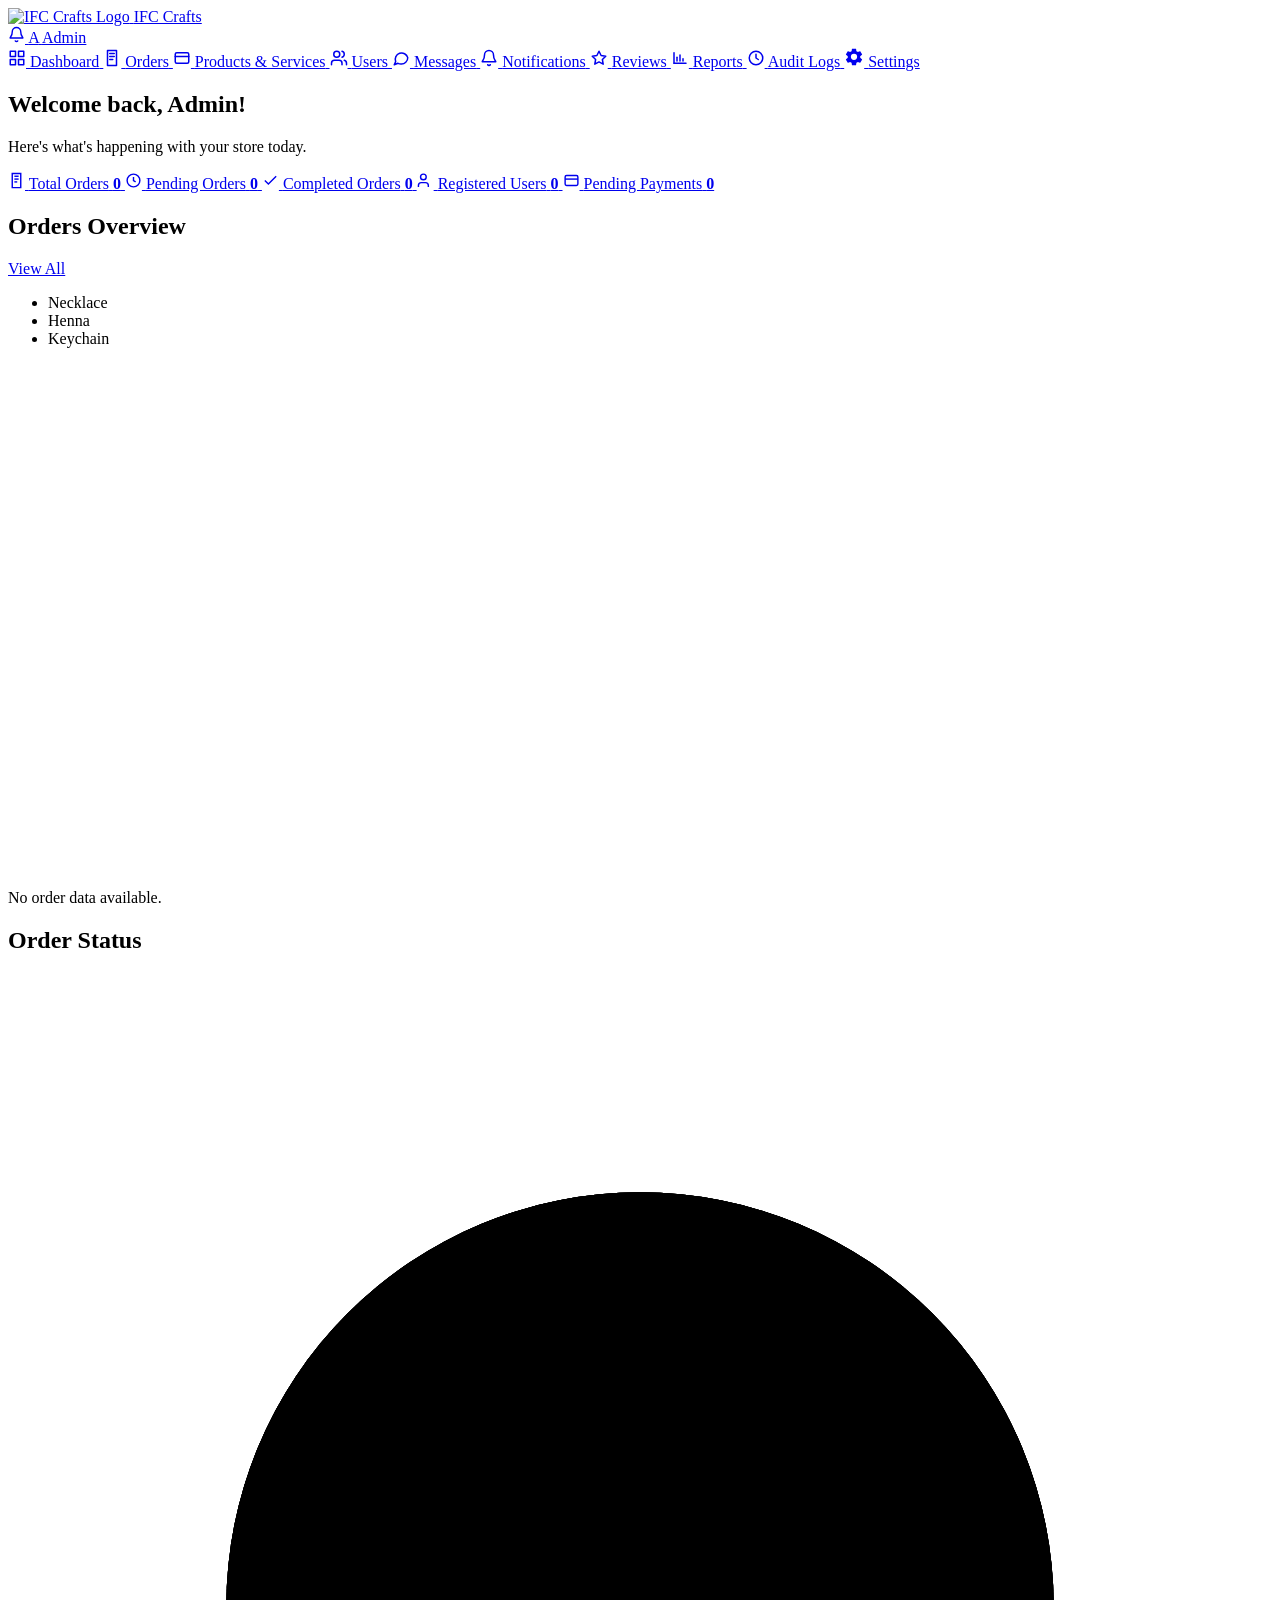
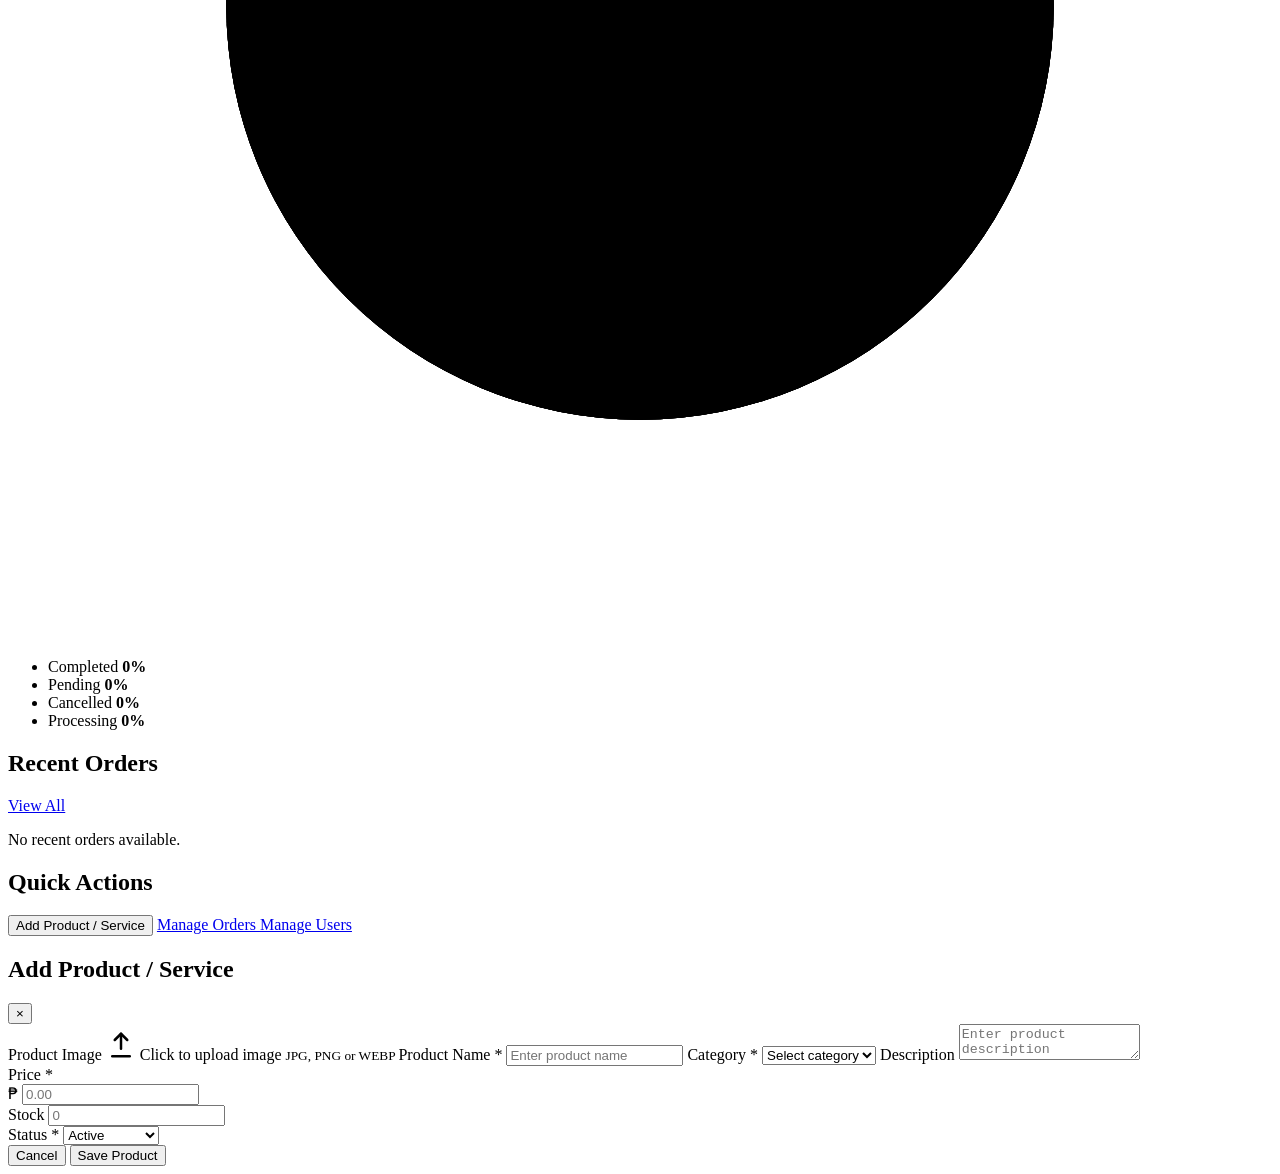
==== index.html @ 15269377 "Add files via upload" ====
<!DOCTYPE html>
<html lang="en">
<head>
    <meta charset="UTF-8">
    <meta name="viewport" content="width=device-width, initial-scale=1.0">

    <title>IFC Crafts — Dashboard</title>

    <!-- Fonts -->
    <link rel="preconnect" href="https://fonts.googleapis.com">
    <link rel="preconnect" href="https://fonts.gstatic.com" crossorigin>

    <link href="https://fonts.googleapis.com/css2?family=Inter:wght@400;500;600;700;800&family=The+Seasons:wght@400;700&display=swap" rel="stylesheet">

    <!-- Dashboard CSS -->
    <link rel="stylesheet" href="styles/dashboard.css">
</head>

<body>

<!-- =====================================================
     TOP BAR
===================================================== -->

<header class="topbar">

    <a href="dashboard.html" class="brand">
        <span class="brand-mark">
            <img
                src="images/ifc_crafts.jpg"
                alt="IFC Crafts Logo"
                class="nav-logo"
            >
        </span>

        <span class="brand-name">IFC Crafts</span>
    </a>

    <div class="topbar-actions">

        <a
            href="notifications.html"
            class="icon-btn"
            aria-label="Notifications"
        >
            <svg
                width="17"
                height="17"
                viewBox="0 0 24 24"
                fill="none"
                stroke="currentColor"
                stroke-width="2"
                stroke-linecap="round"
                stroke-linejoin="round"
            >
                <path d="M18 8a6 6 0 0 0-12 0c0 7-3 7-3 9h18c0-2-3-2-3-9"></path>
                <path d="M13.73 21a2 2 0 0 1-3.46 0"></path>
            </svg>

            <span class="icon-dot" id="notificationDot"></span>
        </a>

        <a href="settings.html" class="profile-chip">
            <span class="avatar">A</span>
            <span class="profile-name" id="adminName">Admin</span>
        </a>

    </div>

</header>


<!-- =====================================================
     MAIN SHELL
===================================================== -->

<div class="shell">

    <!-- =================================================
         SIDEBAR
    ================================================== -->

    <aside class="sidebar">

        <nav class="sidenav" aria-label="Sidebar navigation">

            <a href="dashboard.html" class="sidenav-link active">
                <svg
                    width="18"
                    height="18"
                    viewBox="0 0 24 24"
                    fill="none"
                    stroke="currentColor"
                    stroke-width="2"
                    stroke-linecap="round"
                    stroke-linejoin="round"
                >
                    <rect x="3" y="3" width="7" height="7"></rect>
                    <rect x="14" y="3" width="7" height="7"></rect>
                    <rect x="3" y="14" width="7" height="7"></rect>
                    <rect x="14" y="14" width="7" height="7"></rect>
                </svg>

                <span>Dashboard</span>
            </a>


            <a href="orders.html" class="sidenav-link">

                <svg
                    width="18"
                    height="18"
                    viewBox="0 0 24 24"
                    fill="none"
                    stroke="currentColor"
                    stroke-width="2"
                    stroke-linecap="round"
                    stroke-linejoin="round"
                >
                    <path d="M6 2h12v20H6z"></path>
                    <path d="M9 6h6"></path>
                    <path d="M9 10h6"></path>
                    <path d="M9 14h4"></path>
                </svg>

                <span>Orders</span>
            </a>


            <a href="products_services.html" class="sidenav-link">

                <svg
                    width="18"
                    height="18"
                    viewBox="0 0 24 24"
                    fill="none"
                    stroke="currentColor"
                    stroke-width="2"
                    stroke-linecap="round"
                    stroke-linejoin="round"
                >
                    <rect x="3" y="5" width="18" height="14" rx="2"></rect>
                    <path d="M3 10h18"></path>
                </svg>

                

                <span>Products & Services</span>
            </a>


            <a href="products_services.html" class="sidenav-link">

                <svg
                    width="18"
                    height="18"
                    viewBox="0 0 24 24"
                    fill="none"
                    stroke="currentColor"
                    stroke-width="2"
                    stroke-linecap="round"
                    stroke-linejoin="round"
                >
                    <path d="M16 21v-2a4 4 0 0 0-4-4H6a4 4 0 0 0-4 4v2"></path>
                    <circle cx="9" cy="7" r="4"></circle>
                    <path d="M22 21v-2a4 4 0 0 0-3-3.87"></path>
                    <path d="M16 3.13a4 4 0 0 1 0 7.75"></path>
                </svg>

                <span>Users</span>
            </a>


            <a href="messages.html" class="sidenav-link">

                <svg
                    width="18"
                    height="18"
                    viewBox="0 0 24 24"
                    fill="none"
                    stroke="currentColor"
                    stroke-width="2"
                    stroke-linecap="round"
                    stroke-linejoin="round"
                >
                    <path d="M21 11.5a8.38 8.38 0 0 1-9 8.5 9.5 9.5 0 0 1-4-.9L3 21l1.9-4.1A8.5 8.5 0 1 1 21 11.5z"></path>
                </svg>

                <span>Messages</span>
            </a>


            <a href="notifications.html" class="sidenav-link">

                <svg
                    width="18"
                    height="18"
                    viewBox="0 0 24 24"
                    fill="none"
                    stroke="currentColor"
                    stroke-width="2"
                    stroke-linecap="round"
                    stroke-linejoin="round"
                >
                    <path d="M18 8a6 6 0 0 0-12 0c0 7-3 7-3 9h18c0-2-3-2-3-9"></path>
                    <path d="M13.73 21a2 2 0 0 1-3.46 0"></path>
                </svg>

                <span>Notifications</span>
            </a>


            <a href="reviews.html" class="sidenav-link">

                <svg
                    width="18"
                    height="18"
                    viewBox="0 0 24 24"
                    fill="none"
                    stroke="currentColor"
                    stroke-width="2"
                    stroke-linecap="round"
                    stroke-linejoin="round"
                >
                    <path d="M12 3l2.8 5.7 6.2.9-4.5 4.4 1.1 6.2-5.6-3-5.6 3 1.1-6.2L3 9.6l6.2-.9L12 3z"></path>
                </svg>

                <span>Reviews</span>
            </a>


            <a href="reports.html" class="sidenav-link">

                <svg
                    width="18"
                    height="18"
                    viewBox="0 0 24 24"
                    fill="none"
                    stroke="currentColor"
                    stroke-width="2"
                    stroke-linecap="round"
                    stroke-linejoin="round"
                >
                    <path d="M4 19V5"></path>
                    <path d="M4 19h16"></path>
                    <path d="M8 16v-5"></path>
                    <path d="M12 16V8"></path>
                    <path d="M16 16v-3"></path>
                </svg>

                <span>Reports</span>
            </a>


            <a href="audit_logs.html" class="sidenav-link">

                <svg
                    width="18"
                    height="18"
                    viewBox="0 0 24 24"
                    fill="none"
                    stroke="currentColor"
                    stroke-width="2"
                    stroke-linecap="round"
                    stroke-linejoin="round"
                >
                    <circle cx="12" cy="12" r="9"></circle>
                    <path d="M12 7v5l3 2"></path>
                </svg>

                <span>Audit Logs</span>
            </a>

        <!-- Settings -->
        <a href="settings.html" class="sidenav-link">
          <svg width="20" height="20" viewBox="0 0 24 24" fill="currentColor">
            <path d="M19.43 12.98c.04-.32.07-.65.07-.98s-.02-.66-.07-.98l2.11-1.65c.19-.15.24-.42.12-.64l-2-3.46c-.12-.22-.37-.31-.6-.22l-2.49 1c-.52-.4-1.08-.73-1.69-.98L14.5 2.42C14.47 2.18 14.25 2 14 2h-4c-.25 0-.46.18-.5.42L9.12 5.07c-.61.25-1.17.59-1.69.98l-2.49-1c-.23-.08-.48 0-.6.22l-2 3.46c-.13.22-.07.49.12.64l2.11 1.65c-.04.32-.08.65-.08.98s.03.66.08.98l-2.11 1.65c-.19.15-.24.42-.12.64l2 3.46c.12.22.37.31.6.22l2.49-1c.52.4 1.08.73 1.69.98l.38 2.65c.04.24.25.42.5.42h4c.25 0 .46-.18.5-.42l.38-2.65c.61-.25 1.17-.58 1.69-.98l2.49 1c.23.08.48 0 .6-.22l2-3.46c.12-.22.07-.49-.12-.64l-2.11-1.65ZM12 15.5A3.5 3.5 0 1 1 12 8a3.5 3.5 0 0 1 0 7.5Z"/>
          </svg>
          <span>Settings</span>
        </a>
       </nav>

    </aside>


    <!-- =================================================
         MAIN CONTENT
    ================================================== -->

    <main class="main">

        <!-- Greeting -->

        <section class="greeting-card">

            <h1>
                Welcome back, <span id="greetingName">Admin</span>!
            </h1>

            <p>
                Here's what's happening with your store today.
            </p>

        </section>


        <!-- =================================================
             STATISTICS
        ================================================== -->

        <section class="stat-grid">

            <a href="orders.html?filter=all" class="stat-card">

                <span class="stat-icon">
                    <svg
                        width="17"
                        height="17"
                        viewBox="0 0 24 24"
                        fill="none"
                        stroke="currentColor"
                        stroke-width="2"
                    >
                        <path d="M6 2h12v20H6z"></path>
                        <path d="M9 6h6"></path>
                        <path d="M9 10h6"></path>
                        <path d="M9 14h4"></path>
                    </svg>
                </span>

                <span class="stat-label">Total Orders</span>

                <strong
                    class="stat-value"
                    id="totalOrders"
                >—</strong>

            </a>


            <a href="orders.html?filter=pending" class="stat-card">

                <span class="stat-icon">
                    <svg
                        width="17"
                        height="17"
                        viewBox="0 0 24 24"
                        fill="none"
                        stroke="currentColor"
                        stroke-width="2"
                    >
                        <circle cx="12" cy="12" r="9"></circle>
                        <path d="M12 7v5l3 2"></path>
                    </svg>
                </span>

                <span class="stat-label">Pending Orders</span>

                <strong
                    class="stat-value"
                    id="pendingOrders"
                >—</strong>

            </a>


            <a href="orders.html?filter=completed" class="stat-card">

                <span class="stat-icon">
                    <svg
                        width="17"
                        height="17"
                        viewBox="0 0 24 24"
                        fill="none"
                        stroke="currentColor"
                        stroke-width="2"
                    >
                        <path d="M20 6L9 17l-5-5"></path>
                    </svg>
                </span>

                <span class="stat-label">Completed Orders</span>

                <strong
                    class="stat-value"
                    id="completedOrders"
                >—</strong>

            </a>


            <a href="users.html" class="stat-card">

                <span class="stat-icon">
                    <svg
                        width="17"
                        height="17"
                        viewBox="0 0 24 24"
                        fill="none"
                        stroke="currentColor"
                        stroke-width="2"
                    >
                        <path d="M16 21v-2a4 4 0 0 0-4-4H6a4 4 0 0 0-4 4v2"></path>
                        <circle cx="9" cy="7" r="4"></circle>
                    </svg>
                </span>

                <span class="stat-label">Registered Users</span>

                <strong
                    class="stat-value"
                    id="registeredUsers"
                >—</strong>

            </a>


            <a href="transactions.html?filter=pending" class="stat-card">

                <span class="stat-icon">
                    <svg
                        width="17"
                        height="17"
                        viewBox="0 0 24 24"
                        fill="none"
                        stroke="currentColor"
                        stroke-width="2"
                    >
                        <rect x="3" y="5" width="18" height="14" rx="2"></rect>
                        <path d="M3 10h18"></path>
                    </svg>
                </span>

                <span class="stat-label">Pending Payments</span>

                <strong
                    class="stat-value"
                    id="pendingPayments"
                >—</strong>

            </a>

        </section>


        <!-- =================================================
             CONTENT GRID
        ================================================== -->

        <section class="content-grid">


            <!-- =================================================
                 ORDERS OVERVIEW
            ================================================== -->

            <section class="panel chart-panel">

                <div class="panel-head">

                    <h2>Orders Overview</h2>

                    <a
                        href="orders.html"
                        class="view-all"
                    >
                        View All
                    </a>

                </div>


                <ul class="legend">

                    <li>
                        <i style="--dot: #6f3c52;"></i>
                        <span>Necklace</span>
                    </li>

                    <li>
                        <i style="--dot: #a6a6a6;"></i>
                        <span>Henna</span>
                    </li>

                    <li>
                        <i style="--dot: #1c1c1c;"></i>
                        <span>Keychain</span>
                    </li>

                </ul>


                <div
                    class="chart-box"
                    id="ordersChartContainer"
                >

                    <svg
                        class="orders-svg"
                        id="ordersChart"
                        viewBox="0 0 800 330"
                        preserveAspectRatio="none"
                        role="img"
                        aria-label="Orders overview chart"
                    >

                        <!-- Grid -->
                        <g id="ordersChartGrid"></g>

                        <!-- Labels -->
                        <g id="ordersChartLabels"></g>

                        <!-- Areas -->
                        <path
                            id="necklaceArea"
                            class="area-necklace"
                            d=""
                        ></path>

                        <path
                            id="hennaArea"
                            class="area-henna"
                            d=""
                        ></path>

                        <path
                            id="keychainArea"
                            class="area-keychain"
                            d=""
                        ></path>

                        <!-- Lines -->
                        <path
                            id="necklaceLine"
                            class="line-necklace"
                            d=""
                        ></path>

                        <path
                            id="hennaLine"
                            class="line-henna"
                            d=""
                        ></path>

                        <path
                            id="keychainLine"
                            class="line-keychain"
                            d=""
                        ></path>

                        <!-- Points -->
                        <g id="necklacePoints"></g>
                        <g id="hennaPoints"></g>
                        <g id="keychainPoints"></g>

                    </svg>

                    <div
                        class="chart-empty"
                        id="ordersChartEmpty"
                        hidden
                    >
                        No order data available.
                    </div>

                </div>

            </section>


            <!-- =================================================
                 ORDER STATUS
            ================================================== -->

            <section class="panel status-panel">

                <div class="panel-head">

                    <h2>Order Status</h2>

                </div>


                <div class="status-chart-layout">


                    <!-- Donut -->

                    <div class="donut-box">

                        <svg
                            class="status-svg"
                            viewBox="0 0 220 220"
                            role="img"
                            aria-label="Order status chart"
                        >

                            <circle
                                class="donut-background"
                                cx="110"
                                cy="110"
                                r="72"
                            ></circle>


                            <circle
                                id="donutCompleted"
                                class="donut-completed"
                                cx="110"
                                cy="110"
                                r="72"
                            ></circle>


                            <circle
                                id="donutPending"
                                class="donut-pending"
                                cx="110"
                                cy="110"
                                r="72"
                            ></circle>


                            <circle
                                id="donutCancelled"
                                class="donut-cancelled"
                                cx="110"
                                cy="110"
                                r="72"
                            ></circle>


                            <circle
                                id="donutProcessing"
                                class="donut-processing"
                                cx="110"
                                cy="110"
                                r="72"
                            ></circle>


                            <text
                                id="statusTotal"
                                class="donut-number"
                                x="110"
                                y="106"
                                text-anchor="middle"
                            >—</text>

                            <text
                                class="donut-text"
                                x="110"
                                y="126"
                                text-anchor="middle"
                            >
                                Orders
                            </text>

                        </svg>

                    </div>


                    <!-- Status Legend -->

                    <ul class="status-legend">

                        <li>

                            <span class="legend-left">

                                <i style="--dot: #6f3c52;"></i>

                                <span>Completed</span>

                            </span>

                            <b id="completedPercentage">—</b>

                        </li>


                        <li>

                            <span class="legend-left">

                                <i style="--dot: #a6a6a6;"></i>

                                <span>Pending</span>

                            </span>

                            <b id="pendingPercentage">—</b>

                        </li>


                        <li>

                            <span class="legend-left">

                                <i style="--dot: #595959;"></i>

                                <span>Cancelled</span>

                            </span>

                            <b id="cancelledPercentage">—</b>

                        </li>


                        <li>

                            <span class="legend-left">

                                <i style="--dot: #e9e9e9;"></i>

                                <span>Processing</span>

                            </span>

                            <b id="processingPercentage">—</b>

                        </li>

                    </ul>

                </div>

            </section>


            <!-- =================================================
                 RECENT ORDERS
            ================================================== -->

            <section class="panel orders-panel">

                <div class="panel-head">

                    <h2>Recent Orders</h2>

                    <a
                        href="orders.html"
                        class="view-all"
                    >
                        View All
                    </a>

                </div>


                <ul
                    class="order-list"
                    id="recentOrdersList"
                >
                    <!-- Backend-generated orders will appear here -->
                </ul>


                <div
                    class="orders-empty"
                    id="recentOrdersEmpty"
                    hidden
                >
                    No recent orders available.
                </div>

            </section>


            <!-- =================================================
                 QUICK ACTIONS
            ================================================== -->

            <section class="panel actions-panel">

                <div class="panel-head">

                    <h2>Quick Actions</h2>

                </div>


                <div class="actions-list">

                    <button
                        type="button"
                        class="action-btn"
                        id="openAddProductModalBtn"
                    >
                        Add Product / Service
                    </button>

                    <a
                        href="orders.html"
                        class="action-btn"
                    >
                        Manage Orders
                    </a>


                    <a
                        href="users.html"
                        class="action-btn"
                    >
                        Manage Users
                    </a>

                </div>

            </section>

        </section>

    </main>

</div>


<!-- =====================================================
     ADD PRODUCT MODAL
===================================================== -->

<div
    class="modal-overlay"
    id="addProductModal"
    aria-hidden="true"
>

    <div
        class="modal-card"
        role="dialog"
        aria-modal="true"
        aria-labelledby="addProductTitle"
    >

        <div class="modal-head">

            <h2 id="addProductTitle">
                Add Product / Service
            </h2>

            <button
                type="button"
                class="modal-close"
                id="closeAddProduct"
                aria-label="Close"
            >
                ×
            </button>

        </div>


        <form
            class="product-form"
            id="addProductForm"
        >

            <!-- Product Image -->

            <label class="form-label">
                Product Image
            </label>

            <label
                class="upload-drop"
                for="productImage"
            >

                <svg
                    width="30"
                    height="30"
                    viewBox="0 0 24 24"
                    fill="none"
                    stroke="currentColor"
                    stroke-width="2"
                    stroke-linecap="round"
                    stroke-linejoin="round"
                >
                    <path d="M12 3v12"></path>
                    <path d="M7 8l5-5 5 5"></path>
                    <path d="M5 21h14"></path>
                </svg>

                <span>Click to upload image</span>

                <small>
                    JPG, PNG or WEBP
                </small>

                <input
                    type="file"
                    id="productImage"
                    name="image"
                    accept="image/png,image/jpeg,image/webp"
                    hidden
                >

            </label>


            <!-- Product Name -->

            <label
                class="form-label"
                for="productName"
            >
                Product Name <span class="req">*</span>
            </label>

            <input
                type="text"
                id="productName"
                name="name"
                class="form-input"
                placeholder="Enter product name"
                required
            >


            <!-- Category -->

            <label
                class="form-label"
                for="productCategory"
            >
                Category <span class="req">*</span>
            </label>

            <select
                id="productCategory"
                name="category"
                class="form-input"
                required
            >

                <option value="" selected disabled>
                    Select category
                </option>

                <option value="necklace">
                    Necklace
                </option>

                <option value="bracelet">
                    Bracelet
                </option>

                <option value="henna">
                    Henna Art
                </option>

                <option value="keychain">
                    Keychain
                </option>

                <option value="other">
                    Other
                </option>

            </select>


            <!-- Description -->

            <label
                class="form-label"
                for="productDescription"
            >
                Description
            </label>

            <textarea
                id="productDescription"
                name="description"
                class="form-input form-textarea"
                placeholder="Enter product description"
            ></textarea>


            <!-- Price + Stock -->

            <div class="form-row">

                <div class="form-col">

                    <label
                        class="form-label"
                        for="productPrice"
                    >
                        Price <span class="req">*</span>
                    </label>

                    <div class="price-input">

                        <span class="peso-sign">₱</span>

                        <input
                            type="number"
                            id="productPrice"
                            name="price"
                            class="price-field"
                            placeholder="0.00"
                            min="0"
                            step="0.01"
                            required
                        >

                    </div>

                </div>


                <div class="form-col">

                    <label
                        class="form-label"
                        for="productStock"
                    >
                        Stock
                    </label>

                    <input
                        type="number"
                        id="productStock"
                        name="stock"
                        class="form-input"
                        placeholder="0"
                        min="0"
                    >

                </div>

            </div>


            <!-- Status -->

            <label
                class="form-label"
                for="productStatus"
            >
                Status <span class="req">*</span>
            </label>

            <select
                id="productStatus"
                name="status"
                class="form-input"
                required
            >

                <option value="active">
                    Active
                </option>

                <option value="out_of_stock">
                    Out of Stock
                </option>

            </select>


            <!-- Actions -->

            <div class="form-actions">

                <button
                    type="button"
                    class="form-btn cancel"
                    id="cancelAddProduct"
                >
                    Cancel
                </button>

                <button
                    type="submit"
                    class="form-btn save"
                >
                    Save Product
                </button>

            </div>

        </form>

    </div>

</div>


<!-- =====================================================
     DASHBOARD SCRIPT
===================================================== -->

<script>

const API_BASE_URL = "/api";


// =====================================================
// HELPERS
// =====================================================

function formatNumber(value) {

    const number = Number(value);

    if (!Number.isFinite(number)) {
        return "0";
    }

    return number.toLocaleString();

}


function escapeHtml(value) {

    const div = document.createElement("div");

    div.textContent = value ?? "";

    return div.innerHTML;

}


// =====================================================
// DASHBOARD DATA
// =====================================================

async function loadDashboard() {

    try {

        const response = await fetch(
            `${API_BASE_URL}/dashboard`,
            {
                method: "GET",
                credentials: "include",
                headers: {
                    "Accept": "application/json"
                }
            }
        );


        if (!response.ok) {
            throw new Error("Failed to load dashboard data.");
        }


        const data = await response.json();

        renderDashboard(data);

    } catch (error) {

        console.error("Dashboard error:", error);

        renderDashboard({
            totalOrders: 0,
            pendingOrders: 0,
            completedOrders: 0,
            registeredUsers: 0,
            pendingPayments: 0,

            orderStatus: {
                completed: 0,
                pending: 0,
                cancelled: 0,
                processing: 0
            },

            ordersOverview: {
                labels: [],
                necklace: [],
                henna: [],
                keychain: []
            },

            recentOrders: []
        });

    }

}


// =====================================================
// RENDER DASHBOARD
// =====================================================

function renderDashboard(data) {

    document.getElementById("totalOrders").textContent =
        formatNumber(data.totalOrders);

    document.getElementById("pendingOrders").textContent =
        formatNumber(data.pendingOrders);

    document.getElementById("completedOrders").textContent =
        formatNumber(data.completedOrders);

    document.getElementById("registeredUsers").textContent =
        formatNumber(data.registeredUsers);

    document.getElementById("pendingPayments").textContent =
        formatNumber(data.pendingPayments);


    renderStatusChart(
        data.orderStatus || {}
    );


    renderOrdersChart(
        data.ordersOverview || {}
    );


    renderRecentOrders(
        data.recentOrders || []
    );

}


// =====================================================
// ORDERS OVERVIEW SVG CHART
// =====================================================

function renderOrdersChart(chartData) {

    const labels = Array.isArray(chartData.labels)
        ? chartData.labels
        : [];

    const necklace = Array.isArray(chartData.necklace)
        ? chartData.necklace
        : [];

    const henna = Array.isArray(chartData.henna)
        ? chartData.henna
        : [];

    const keychain = Array.isArray(chartData.keychain)
        ? chartData.keychain
        : [];


    const emptyState =
        document.getElementById("ordersChartEmpty");

    if (!labels.length) {

        emptyState.hidden = false;

        document.getElementById("ordersChartGrid").innerHTML = "";
        document.getElementById("ordersChartLabels").innerHTML = "";

        document.getElementById("necklaceArea").setAttribute("d", "");
        document.getElementById("hennaArea").setAttribute("d", "");
        document.getElementById("keychainArea").setAttribute("d", "");

        document.getElementById("necklaceLine").setAttribute("d", "");
        document.getElementById("hennaLine").setAttribute("d", "");
        document.getElementById("keychainLine").setAttribute("d", "");

        document.getElementById("necklacePoints").innerHTML = "";
        document.getElementById("hennaPoints").innerHTML = "";
        document.getElementById("keychainPoints").innerHTML = "";

        return;
    }


    emptyState.hidden = true;


    const width = 800;
    const height = 330;

    const padding = {
        top: 20,
        right: 20,
        bottom: 40,
        left: 45
    };


    const chartWidth =
        width - padding.left - padding.right;

    const chartHeight =
        height - padding.top - padding.bottom;


    const allValues = [
        ...necklace,
        ...henna,
        ...keychain
    ]
        .map(Number)
        .filter(Number.isFinite);


    const maxValue =
        Math.max(...allValues, 1);


    const yMax =
        Math.ceil(maxValue / 10) * 10 || 10;


    const xStep =
        labels.length > 1
            ? chartWidth / (labels.length - 1)
            : chartWidth;


    function getX(index) {

        if (labels.length === 1) {
            return padding.left + chartWidth / 2;
        }

        return padding.left + index * xStep;

    }


    function getY(value) {

        const numericValue =
            Number(value) || 0;

        return (
            padding.top +
            chartHeight -
            (numericValue / yMax) * chartHeight
        );

    }


    function createPoints(values) {

        return values.map((value, index) => {

            return {
                x: getX(index),
                y: getY(value)
            };

        });

    }


    function createLinePath(points) {

        if (!points.length) {
            return "";
        }

        return points
            .map((point, index) => {

                return `${index === 0 ? "M" : "L"} ${point.x} ${point.y}`;

            })
            .join(" ");

    }


    function createAreaPath(points) {

        if (!points.length) {
            return "";
        }


        const linePath =
            createLinePath(points);


        const firstX =
            points[0].x;

        const lastX =
            points[points.length - 1].x;


        const bottomY =
            padding.top + chartHeight;


        return `
            ${linePath}
            L ${lastX} ${bottomY}
            L ${firstX} ${bottomY}
            Z
        `;

    }


    const necklacePoints =
        createPoints(necklace);

    const hennaPoints =
        createPoints(henna);

    const keychainPoints =
        createPoints(keychain);


    // -----------------------------------------------
    // GRID
    // -----------------------------------------------

    const gridContainer =
        document.getElementById("ordersChartGrid");

    gridContainer.innerHTML = "";


    const gridCount = 5;


    for (let i = 0; i <= gridCount; i++) {

        const y =
            padding.top +
            (chartHeight / gridCount) * i;


        const value =
            Math.round(
                yMax -
                (yMax / gridCount) * i
            );


        gridContainer.insertAdjacentHTML(
            "beforeend",
            `
                <line
                    class="chart-grid"
                    x1="${padding.left}"
                    y1="${y}"
                    x2="${width - padding.right}"
                    y2="${y}"
                ></line>

                <text
                    class="chart-label"
                    x="${padding.left - 10}"
                    y="${y + 4}"
                    text-anchor="end"
                >
                    ${value}
                </text>
            `
        );

    }


    // -----------------------------------------------
    // X AXIS LABELS
    // -----------------------------------------------

    const labelsContainer =
        document.getElementById("ordersChartLabels");

    labelsContainer.innerHTML = "";


    labels.forEach((label, index) => {

        labelsContainer.insertAdjacentHTML(
            "beforeend",
            `
                <text
                    class="chart-label"
                    x="${getX(index)}"
                    y="${height - 10}"
                    text-anchor="middle"
                >
                    ${escapeHtml(label)}
                </text>
            `
        );

    });


    // -----------------------------------------------
    // AREAS
    // -----------------------------------------------

    document
        .getElementById("necklaceArea")
        .setAttribute(
            "d",
            createAreaPath(necklacePoints)
        );


    document
        .getElementById("hennaArea")
        .setAttribute(
            "d",
            createAreaPath(hennaPoints)
        );


    document
        .getElementById("keychainArea")
        .setAttribute(
            "d",
            createAreaPath(keychainPoints)
        );


    // -----------------------------------------------
    // LINES
    // -----------------------------------------------

    document
        .getElementById("necklaceLine")
        .setAttribute(
            "d",
            createLinePath(necklacePoints)
        );


    document
        .getElementById("hennaLine")
        .setAttribute(
            "d",
            createLinePath(hennaPoints)
        );


    document
        .getElementById("keychainLine")
        .setAttribute(
            "d",
            createLinePath(keychainPoints)
        );


    // -----------------------------------------------
    // POINTS
    // -----------------------------------------------

    renderChartPoints(
        "necklacePoints",
        necklacePoints,
        "point-necklace"
    );

    renderChartPoints(
        "hennaPoints",
        hennaPoints,
        "point-henna"
    );

    renderChartPoints(
        "keychainPoints",
        keychainPoints,
        "point-keychain"
    );

}


// =====================================================
// CHART POINTS
// =====================================================

function renderChartPoints(
    containerId,
    points,
    className
) {

    const container =
        document.getElementById(containerId);


    container.innerHTML = "";


    points.forEach(point => {

        container.insertAdjacentHTML(
            "beforeend",
            `
                <circle
                    class="${className}"
                    cx="${point.x}"
                    cy="${point.y}"
                    r="3.5"
                ></circle>
            `
        );

    });

}


// =====================================================
// ORDER STATUS DONUT
// =====================================================

function renderStatusChart(status) {

    const completed =
        Number(status.completed) || 0;

    const pending =
        Number(status.pending) || 0;

    const cancelled =
        Number(status.cancelled) || 0;

    const processing =
        Number(status.processing) || 0;


    const total =
        completed +
        pending +
        cancelled +
        processing;


    document.getElementById("statusTotal").textContent =
        formatNumber(total);


    if (total === 0) {

        document.getElementById("completedPercentage").textContent = "0%";
        document.getElementById("pendingPercentage").textContent = "0%";
        document.getElementById("cancelledPercentage").textContent = "0%";
        document.getElementById("processingPercentage").textContent = "0%";

        resetDonut();

        return;
    }


    const completedPercent =
        (completed / total) * 100;

    const pendingPercent =
        (pending / total) * 100;

    const cancelledPercent =
        (cancelled / total) * 100;

    const processingPercent =
        (processing / total) * 100;


    document.getElementById("completedPercentage").textContent =
        `${completedPercent.toFixed(0)}%`;

    document.getElementById("pendingPercentage").textContent =
        `${pendingPercent.toFixed(0)}%`;

    document.getElementById("cancelledPercentage").textContent =
        `${cancelledPercent.toFixed(0)}%`;

    document.getElementById("processingPercentage").textContent =
        `${processingPercent.toFixed(0)}%`;


    const radius = 72;

    const circumference =
        2 * Math.PI * radius;


    const completedLength =
        circumference * (completed / total);

    const pendingLength =
        circumference * (pending / total);

    const cancelledLength =
        circumference * (cancelled / total);

    const processingLength =
        circumference * (processing / total);


    const completedCircle =
        document.getElementById("donutCompleted");

    const pendingCircle =
        document.getElementById("donutPending");

    const cancelledCircle =
        document.getElementById("donutCancelled");

    const processingCircle =
        document.getElementById("donutProcessing");


    completedCircle.style.strokeDasharray =
        `${completedLength} ${circumference}`;

    completedCircle.style.strokeDashoffset = "0";


    pendingCircle.style.strokeDasharray =
        `${pendingLength} ${circumference}`;

    pendingCircle.style.strokeDashoffset =
        `-${completedLength}`;


    cancelledCircle.style.strokeDasharray =
        `${cancelledLength} ${circumference}`;

    cancelledCircle.style.strokeDashoffset =
        `-${completedLength + pendingLength}`;


    processingCircle.style.strokeDasharray =
        `${processingLength} ${circumference}`;

    processingCircle.style.strokeDashoffset =
        `-${completedLength + pendingLength + cancelledLength}`;

}


// =====================================================
// RESET DONUT
// =====================================================

function resetDonut() {

    const circumference =
        2 * Math.PI * 72;


    [
        "donutCompleted",
        "donutPending",
        "donutCancelled",
        "donutProcessing"
    ].forEach(id => {

        const element =
            document.getElementById(id);

        element.style.strokeDasharray =
            `0 ${circumference}`;

        element.style.strokeDashoffset =
            "0";

    });

}


// =====================================================
// RECENT ORDERS
// =====================================================

function renderRecentOrders(orders) {

    const list =
        document.getElementById("recentOrdersList");

    const empty =
        document.getElementById("recentOrdersEmpty");


    list.innerHTML = "";


    if (!Array.isArray(orders) || !orders.length) {

        empty.hidden = false;

        return;
    }


    empty.hidden = true;


    orders.forEach(order => {

        const orderId =
            order.id ?? "";

        const product =
            order.product ?? "Order";

        const date =
            order.date ?? "—";

        const status =
            order.status ?? "Pending";


        const statusClass =
            getStatusClass(status);


        const li =
            document.createElement("li");

        li.className = "order-row";


        li.innerHTML = `

            <span class="order-thumb">

                <svg
                    width="18"
                    height="18"
                    viewBox="0 0 24 24"
                    fill="none"
                    stroke="currentColor"
                    stroke-width="2"
                >
                    <path d="M6 2h12v20H6z"></path>
                    <path d="M9 6h6"></path>
                    <path d="M9 10h6"></path>
                </svg>

            </span>


            <span class="order-info">

                <b>
                    Order #${escapeHtml(orderId)}
                </b>

                <small>
                    ${escapeHtml(product)} · ${escapeHtml(date)}
                </small>

            </span>


            <span class="status-pill ${statusClass}">
                ${escapeHtml(status)}
            </span>


            <a
                href="orders.html?id=${encodeURIComponent(orderId)}"
                class="view-link"
            >
                View
            </a>

        `;


        list.appendChild(li);

    });

}


// =====================================================
// STATUS CLASS
// =====================================================

function getStatusClass(status) {

    const normalized =
        String(status)
            .toLowerCase()
            .replace(/[\s_-]+/g, "");


    if (normalized === "completed") {
        return "status-completed";
    }


    if (
        normalized === "processing" ||
        normalized === "inprogress"
    ) {
        return "status-progress";
    }


    return "status-progress";

}


// =====================================================
// ADD PRODUCT MODAL
// =====================================================

const addProductModal =
    document.getElementById("addProductModal");

const closeAddProduct =
    document.getElementById("closeAddProduct");

const cancelAddProduct =
    document.getElementById("cancelAddProduct");

const addProductForm =
    document.getElementById("addProductForm");

const openAddProductModalBtn =
    document.getElementById("openAddProductModalBtn");


function openAddProductModal() {

    addProductModal.classList.add("open");

    addProductModal.setAttribute(
        "aria-hidden",
        "false"
    );

    document.body.classList.add("modal-open");

}


function closeAddProductModal() {

    addProductModal.classList.remove("open");

    addProductModal.setAttribute(
        "aria-hidden",
        "true"
    );

    document.body.classList.remove("modal-open");

}


openAddProductModalBtn?.addEventListener(
    "click",
    openAddProductModal
);


closeAddProduct?.addEventListener(
    "click",
    closeAddProductModal
);


cancelAddProduct?.addEventListener(
    "click",
    closeAddProductModal
);


addProductModal?.addEventListener(
    "click",
    event => {

        if (
            event.target === addProductModal
        ) {
            closeAddProductModal();
        }

    }
);


document.addEventListener(
    "keydown",
    event => {

        if (
            event.key === "Escape" &&
            addProductModal.classList.contains("open")
        ) {
            closeAddProductModal();
        }

    }
);


addProductForm?.addEventListener(
    "submit",
    async event => {

        event.preventDefault();

        /*
         * Backend integration:
         *
         * const formData = new FormData(addProductForm);
         *
         * await fetch(
         *     `${API_BASE_URL}/products`,
         *     {
         *         method: "POST",
         *         body: formData,
         *         credentials: "include"
         *     }
         * );
         *
         * Do not add frontend demo data here.
         */

        console.log(
            "Product form ready for backend submission."
        );

    }
);


// =====================================================
// INITIAL LOAD
// =====================================================

loadDashboard();

</script>

</body>
</html>
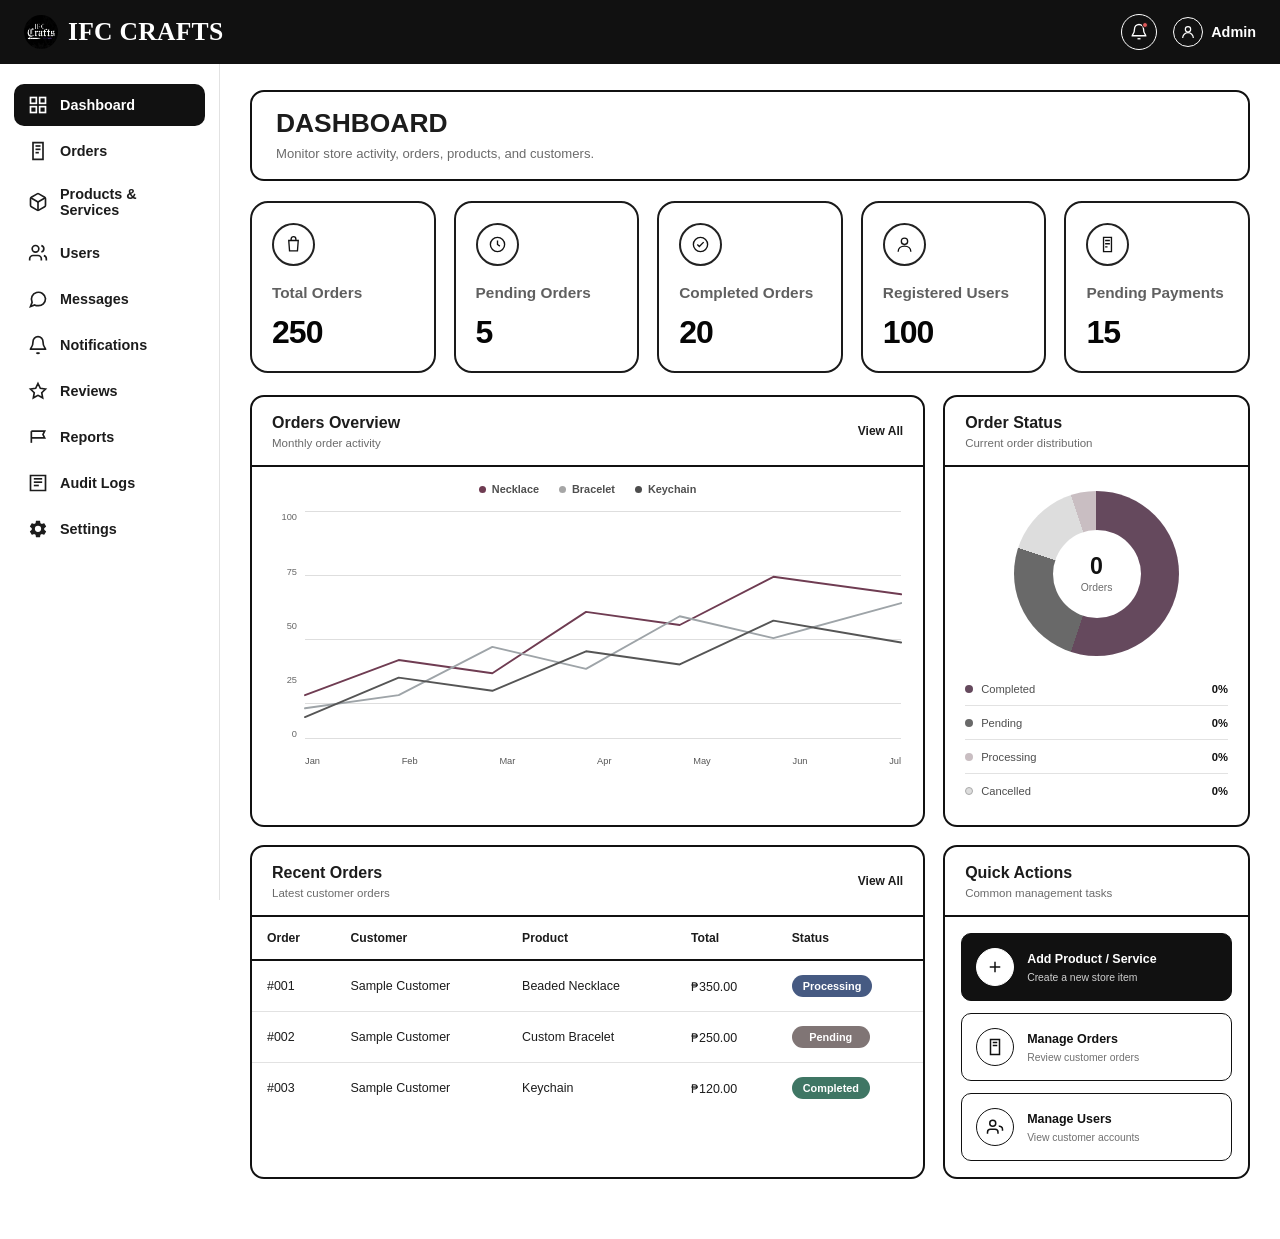
==== commit a3f367ef: "Update index.html" ====
--- a/index.html
+++ b/index.html
@@ -1,2055 +1,1519 @@
 <!DOCTYPE html>
 <html lang="en">
+
 <head>
-    <meta charset="UTF-8">
-    <meta name="viewport" content="width=device-width, initial-scale=1.0">
-
-    <title>IFC Crafts — Dashboard</title>
-
-    <!-- Fonts -->
-    <link rel="preconnect" href="https://fonts.googleapis.com">
-    <link rel="preconnect" href="https://fonts.gstatic.com" crossorigin>
-
-    <link href="https://fonts.googleapis.com/css2?family=Inter:wght@400;500;600;700;800&family=The+Seasons:wght@400;700&display=swap" rel="stylesheet">
-
-    <!-- Dashboard CSS -->
-    <link rel="stylesheet" href="styles/dashboard.css">
+  <meta charset="UTF-8">
+  <meta name="viewport" content="width=device-width, initial-scale=1.0">
+
+  <title>IFC Crafts — Dashboard</title>
+
+  <link rel="preconnect" href="https://fonts.googleapis.com">
+  <link rel="preconnect" href="https://fonts.gstatic.com" crossorigin>
+
+  <link
+    href="https://fonts.googleapis.com/css2?family=Inter:wght@400;500;600;700;800&display=swap"
+    rel="stylesheet"
+  >
+
+  <link rel="stylesheet" href="styles/dashboard.css">
 </head>
 
 <body>
 
-<!-- =====================================================
-     TOP BAR
-===================================================== -->
-
-<header class="topbar">
+  <!-- =====================================================
+       TOPBAR
+  ====================================================== -->
+
+  <header class="topbar">
 
     <a href="dashboard.html" class="brand">
-        <span class="brand-mark">
-            <img
-                src="images/ifc_crafts.jpg"
-                alt="IFC Crafts Logo"
-                class="nav-logo"
-            >
+
+      <div class="brand-mark">
+        <img
+          src="images/ifc_crafts.jpg"
+          alt="IFC Crafts"
+          class="nav-logo"
+        >
+      </div>
+
+      <span class="brand-name">
+        IFC CRAFTS
+      </span>
+
+    </a>
+
+
+    <div class="topbar-actions">
+
+      <a
+        href="notifications.html"
+        class="icon-btn"
+        aria-label="Notifications"
+      >
+
+        <svg
+          viewBox="0 0 24 24"
+          width="18"
+          height="18"
+          fill="none"
+          stroke="currentColor"
+          stroke-width="1.8"
+        >
+          <path d="M18 8a6 6 0 0 0-12 0c0 7-3 7-3 9h18c0-2-3-2-3-9"/>
+          <path d="M10 21h4"/>
+        </svg>
+
+        <span class="icon-dot"></span>
+
+      </a>
+
+
+      <a
+        href="settings.html"
+        class="profile-chip"
+      >
+
+        <span class="avatar">
+
+          <svg
+            viewBox="0 0 24 24"
+            width="16"
+            height="16"
+            fill="none"
+            stroke="currentColor"
+            stroke-width="1.8"
+          >
+            <circle cx="12" cy="8" r="4"/>
+            <path d="M4 21c0-4.4 3.6-8 8-8s8 3.6 8 8"/>
+          </svg>
+
         </span>
 
-        <span class="brand-name">IFC Crafts</span>
-    </a>
-
-    <div class="topbar-actions">
+        <span>Admin</span>
+
+      </a>
+
+    </div>
+
+  </header>
+
+
+  <!-- =====================================================
+       PAGE SHELL
+  ====================================================== -->
+
+  <div class="shell">
+
+
+    <!-- ===================================================
+         SIDEBAR
+    ==================================================== -->
+
+    <aside class="sidebar">
+
+      <nav class="sidenav">
+
+
+        <!-- DASHBOARD -->
 
         <a
-            href="notifications.html"
-            class="icon-btn"
-            aria-label="Notifications"
+          href="dashboard.html"
+          class="sidenav-link active"
         >
-            <svg
-                width="17"
-                height="17"
-                viewBox="0 0 24 24"
-                fill="none"
-                stroke="currentColor"
-                stroke-width="2"
-                stroke-linecap="round"
-                stroke-linejoin="round"
-            >
-                <path d="M18 8a6 6 0 0 0-12 0c0 7-3 7-3 9h18c0-2-3-2-3-9"></path>
-                <path d="M13.73 21a2 2 0 0 1-3.46 0"></path>
-            </svg>
-
-            <span class="icon-dot" id="notificationDot"></span>
+
+          <svg
+            width="20"
+            height="20"
+            viewBox="0 0 24 24"
+            fill="none"
+            stroke="currentColor"
+            stroke-width="2"
+          >
+            <rect x="3" y="3" width="7" height="7"></rect>
+            <rect x="14" y="3" width="7" height="7"></rect>
+            <rect x="3" y="14" width="7" height="7"></rect>
+            <rect x="14" y="14" width="7" height="7"></rect>
+          </svg>
+
+          <span>Dashboard</span>
+
         </a>
 
-        <a href="settings.html" class="profile-chip">
-            <span class="avatar">A</span>
-            <span class="profile-name" id="adminName">Admin</span>
+
+        <!-- ORDERS -->
+
+        <a
+          href="orders.html"
+          class="sidenav-link"
+        >
+
+          <svg
+            width="20"
+            height="20"
+            viewBox="0 0 24 24"
+            fill="none"
+            stroke="currentColor"
+            stroke-width="2"
+          >
+            <path d="M6 2h12v20H6z"></path>
+            <path d="M9 6h6"></path>
+            <path d="M9 10h6"></path>
+            <path d="M9 14h4"></path>
+          </svg>
+
+          <span>Orders</span>
+
         </a>
 
-    </div>
-
-</header>
-
-
-<!-- =====================================================
-     MAIN SHELL
-===================================================== -->
-
-<div class="shell">
-
-    <!-- =================================================
-         SIDEBAR
-    ================================================== -->
-
-    <aside class="sidebar">
-
-        <nav class="sidenav" aria-label="Sidebar navigation">
-
-            <a href="dashboard.html" class="sidenav-link active">
-                <svg
-                    width="18"
-                    height="18"
-                    viewBox="0 0 24 24"
-                    fill="none"
-                    stroke="currentColor"
-                    stroke-width="2"
-                    stroke-linecap="round"
-                    stroke-linejoin="round"
-                >
-                    <rect x="3" y="3" width="7" height="7"></rect>
-                    <rect x="14" y="3" width="7" height="7"></rect>
-                    <rect x="3" y="14" width="7" height="7"></rect>
-                    <rect x="14" y="14" width="7" height="7"></rect>
-                </svg>
-
-                <span>Dashboard</span>
-            </a>
-
-
-            <a href="orders.html" class="sidenav-link">
-
-                <svg
-                    width="18"
-                    height="18"
-                    viewBox="0 0 24 24"
-                    fill="none"
-                    stroke="currentColor"
-                    stroke-width="2"
-                    stroke-linecap="round"
-                    stroke-linejoin="round"
-                >
-                    <path d="M6 2h12v20H6z"></path>
-                    <path d="M9 6h6"></path>
-                    <path d="M9 10h6"></path>
-                    <path d="M9 14h4"></path>
-                </svg>
-
-                <span>Orders</span>
-            </a>
-
-
-            <a href="products_services.html" class="sidenav-link">
-
-                <svg
-                    width="18"
-                    height="18"
-                    viewBox="0 0 24 24"
-                    fill="none"
-                    stroke="currentColor"
-                    stroke-width="2"
-                    stroke-linecap="round"
-                    stroke-linejoin="round"
-                >
-                    <rect x="3" y="5" width="18" height="14" rx="2"></rect>
-                    <path d="M3 10h18"></path>
-                </svg>
-
-                
-
-                <span>Products & Services</span>
-            </a>
-
-
-            <a href="products_services.html" class="sidenav-link">
-
-                <svg
-                    width="18"
-                    height="18"
-                    viewBox="0 0 24 24"
-                    fill="none"
-                    stroke="currentColor"
-                    stroke-width="2"
-                    stroke-linecap="round"
-                    stroke-linejoin="round"
-                >
-                    <path d="M16 21v-2a4 4 0 0 0-4-4H6a4 4 0 0 0-4 4v2"></path>
-                    <circle cx="9" cy="7" r="4"></circle>
-                    <path d="M22 21v-2a4 4 0 0 0-3-3.87"></path>
-                    <path d="M16 3.13a4 4 0 0 1 0 7.75"></path>
-                </svg>
-
-                <span>Users</span>
-            </a>
-
-
-            <a href="messages.html" class="sidenav-link">
-
-                <svg
-                    width="18"
-                    height="18"
-                    viewBox="0 0 24 24"
-                    fill="none"
-                    stroke="currentColor"
-                    stroke-width="2"
-                    stroke-linecap="round"
-                    stroke-linejoin="round"
-                >
-                    <path d="M21 11.5a8.38 8.38 0 0 1-9 8.5 9.5 9.5 0 0 1-4-.9L3 21l1.9-4.1A8.5 8.5 0 1 1 21 11.5z"></path>
-                </svg>
-
-                <span>Messages</span>
-            </a>
-
-
-            <a href="notifications.html" class="sidenav-link">
-
-                <svg
-                    width="18"
-                    height="18"
-                    viewBox="0 0 24 24"
-                    fill="none"
-                    stroke="currentColor"
-                    stroke-width="2"
-                    stroke-linecap="round"
-                    stroke-linejoin="round"
-                >
-                    <path d="M18 8a6 6 0 0 0-12 0c0 7-3 7-3 9h18c0-2-3-2-3-9"></path>
-                    <path d="M13.73 21a2 2 0 0 1-3.46 0"></path>
-                </svg>
-
-                <span>Notifications</span>
-            </a>
-
-
-            <a href="reviews.html" class="sidenav-link">
-
-                <svg
-                    width="18"
-                    height="18"
-                    viewBox="0 0 24 24"
-                    fill="none"
-                    stroke="currentColor"
-                    stroke-width="2"
-                    stroke-linecap="round"
-                    stroke-linejoin="round"
-                >
-                    <path d="M12 3l2.8 5.7 6.2.9-4.5 4.4 1.1 6.2-5.6-3-5.6 3 1.1-6.2L3 9.6l6.2-.9L12 3z"></path>
-                </svg>
-
-                <span>Reviews</span>
-            </a>
-
-
-            <a href="reports.html" class="sidenav-link">
-
-                <svg
-                    width="18"
-                    height="18"
-                    viewBox="0 0 24 24"
-                    fill="none"
-                    stroke="currentColor"
-                    stroke-width="2"
-                    stroke-linecap="round"
-                    stroke-linejoin="round"
-                >
-                    <path d="M4 19V5"></path>
-                    <path d="M4 19h16"></path>
-                    <path d="M8 16v-5"></path>
-                    <path d="M12 16V8"></path>
-                    <path d="M16 16v-3"></path>
-                </svg>
-
-                <span>Reports</span>
-            </a>
-
-
-            <a href="audit_logs.html" class="sidenav-link">
-
-                <svg
-                    width="18"
-                    height="18"
-                    viewBox="0 0 24 24"
-                    fill="none"
-                    stroke="currentColor"
-                    stroke-width="2"
-                    stroke-linecap="round"
-                    stroke-linejoin="round"
-                >
-                    <circle cx="12" cy="12" r="9"></circle>
-                    <path d="M12 7v5l3 2"></path>
-                </svg>
-
-                <span>Audit Logs</span>
-            </a>
-
-        <!-- Settings -->
-        <a href="settings.html" class="sidenav-link">
-          <svg width="20" height="20" viewBox="0 0 24 24" fill="currentColor">
+
+        <!-- PRODUCTS & SERVICES -->
+
+        <a
+          href="products_services.html"
+          class="sidenav-link"
+        >
+
+          <svg
+            width="20"
+            height="20"
+            viewBox="0 0 24 24"
+            fill="none"
+            stroke="currentColor"
+            stroke-width="2"
+          >
+            <path d="M21 8a2 2 0 0 0-1-1.73l-7-4a2 2 0 0 0-2 0l-7 4A2 2 0 0 0 3 8v8a2 2 0 0 0 1 1.73l7 4a2 2 0 0 0 2 0l7-4A2 2 0 0 0 21 16Z"></path>
+            <path d="m3.3 7 8.7 5 8.7-5"></path>
+            <path d="M12 22V12"></path>
+          </svg>
+
+          <span>Products &amp; Services</span>
+
+        </a>
+
+
+        <!-- USERS -->
+
+        <a
+          href="users.html"
+          class="sidenav-link"
+        >
+
+          <svg
+            width="20"
+            height="20"
+            viewBox="0 0 24 24"
+            fill="none"
+            stroke="currentColor"
+            stroke-width="2"
+          >
+            <path d="M16 21v-2a4 4 0 0 0-4-4H6a4 4 0 0 0-4 4v2"></path>
+            <circle cx="9" cy="7" r="4"></circle>
+            <path d="M22 21v-2a4 4 0 0 0-3-3.87"></path>
+            <path d="M16 3.13a4 4 0 0 1 0 7.75"></path>
+          </svg>
+
+          <span>Users</span>
+
+        </a>
+
+
+        <!-- MESSAGES -->
+
+        <a
+          href="messages.html"
+          class="sidenav-link"
+        >
+
+          <svg
+            width="20"
+            height="20"
+            viewBox="0 0 24 24"
+            fill="none"
+            stroke="currentColor"
+            stroke-width="2"
+          >
+            <path d="M21 11.5a8.38 8.38 0 0 1-9 8.5 8.5 8.5 0 0 1-4-.9L3 21l1.9-4.9A8.5 8.5 0 1 1 21 11.5Z"></path>
+            <path d="M8 12h.01"></path>
+            <path d="M12 12h.01"></path>
+            <path d="M16 12h.01"></path>
+          </svg>
+
+          <span>Messages</span>
+
+        </a>
+
+
+        <!-- NOTIFICATIONS -->
+
+        <a
+          href="notifications.html"
+          class="sidenav-link"
+        >
+
+          <svg
+            width="20"
+            height="20"
+            viewBox="0 0 24 24"
+            fill="none"
+            stroke="currentColor"
+            stroke-width="2"
+          >
+            <path d="M18 8a6 6 0 0 0-12 0c0 7-3 7-3 9h18c0-2-3-2-3-9"></path>
+            <path d="M13.73 21a2 2 0 0 1-3.46 0"></path>
+          </svg>
+
+          <span>Notifications</span>
+
+        </a>
+
+
+        <!-- REVIEWS -->
+
+        <a
+          href="reviews.html"
+          class="sidenav-link"
+        >
+
+          <svg
+            width="20"
+            height="20"
+            viewBox="0 0 24 24"
+            fill="none"
+            stroke="currentColor"
+            stroke-width="2"
+          >
+            <path d="m12 3 2.8 5.7 6.2.9-4.5 4.4 1.1 6.2-5.6-3-5.6 3 1.1-6.2L3 9.6l6.2-.9Z"></path>
+          </svg>
+
+          <span>Reviews</span>
+
+        </a>
+
+
+        <!-- REPORTS -->
+
+        <a
+          href="reports.html"
+          class="sidenav-link"
+        >
+
+          <svg
+            width="20"
+            height="20"
+            viewBox="0 0 24 24"
+            fill="none"
+            stroke="currentColor"
+            stroke-width="2"
+          >
+            <path d="M4 19V5"></path>
+            <path d="M4 5h16l-2 4 2 4H4"></path>
+          </svg>
+
+          <span>Reports</span>
+
+        </a>
+
+
+        <!-- AUDIT LOGS -->
+
+        <a
+          href="audit-logs.html"
+          class="sidenav-link"
+        >
+
+          <svg
+            width="20"
+            height="20"
+            viewBox="0 0 24 24"
+            fill="none"
+            stroke="currentColor"
+            stroke-width="2"
+          >
+            <path d="M3 3h18v18H3z"></path>
+            <path d="M7 7h10"></path>
+            <path d="M7 11h10"></path>
+            <path d="M7 15h6"></path>
+          </svg>
+
+          <span>Audit Logs</span>
+
+        </a>
+
+
+        <!-- SETTINGS -->
+
+        <a
+          href="settings.html"
+          class="sidenav-link"
+        >
+
+          <svg
+            width="20"
+            height="20"
+            viewBox="0 0 24 24"
+            fill="currentColor"
+          >
             <path d="M19.43 12.98c.04-.32.07-.65.07-.98s-.02-.66-.07-.98l2.11-1.65c.19-.15.24-.42.12-.64l-2-3.46c-.12-.22-.37-.31-.6-.22l-2.49 1c-.52-.4-1.08-.73-1.69-.98L14.5 2.42C14.47 2.18 14.25 2 14 2h-4c-.25 0-.46.18-.5.42L9.12 5.07c-.61.25-1.17.59-1.69.98l-2.49-1c-.23-.08-.48 0-.6.22l-2 3.46c-.13.22-.07.49.12.64l2.11 1.65c-.04.32-.08.65-.08.98s.03.66.08.98l-2.11 1.65c-.19.15-.24.42-.12.64l2 3.46c.12.22.37.31.6.22l2.49-1c.52.4 1.08.73 1.69.98l.38 2.65c.04.24.25.42.5.42h4c.25 0 .46-.18.5-.42l.38-2.65c.61-.25 1.17-.58 1.69-.98l2.49 1c.23.08.48 0 .6-.22l2-3.46c.12-.22.07-.49-.12-.64l-2.11-1.65ZM12 15.5A3.5 3.5 0 1 1 12 8a3.5 3.5 0 0 1 0 7.5Z"/>
           </svg>
+
           <span>Settings</span>
+
         </a>
-       </nav>
+
+      </nav>
 
     </aside>
 
 
-    <!-- =================================================
-         MAIN CONTENT
-    ================================================== -->
+    <!-- ===================================================
+         MAIN
+    ==================================================== -->
 
     <main class="main">
 
-        <!-- Greeting -->
-
-        <section class="greeting-card">
-
-            <h1>
-                Welcome back, <span id="greetingName">Admin</span>!
-            </h1>
-
-            <p>
-                Here's what's happening with your store today.
-            </p>
+
+      <!-- PAGE HEADER -->
+
+      <div class="page-header">
+
+        <div>
+
+          <h1>DASHBOARD</h1>
+
+          <p>
+            Monitor store activity, orders, products, and customers.
+          </p>
+
+        </div>
+
+      </div>
+
+
+      <!-- =================================================
+           STATS
+      ================================================== -->
+
+      <div class="stats-grid">
+
+  <!-- TOTAL ORDERS -->
+  <a href="orders.html" class="stat-card">
+    <div class="stat-top">
+      <span class="stat-icon">
+        <svg viewBox="0 0 24 24" width="18" height="18" fill="none"
+             stroke="currentColor" stroke-width="1.7">
+          <path d="M6 7h12l-1 13H7L6 7Z"/>
+          <path d="M9 7V5a3 3 0 0 1 6 0v2"/>
+        </svg>
+      </span>
+
+      <span class="stat-label">Total Orders</span>
+    </div>
+
+    <strong class="stat-number">250</strong>
+  </a>
+
+
+  <!-- PENDING ORDERS -->
+  <a href="orders.html" class="stat-card">
+    <div class="stat-top">
+      <span class="stat-icon">
+        <svg viewBox="0 0 24 24" width="18" height="18" fill="none"
+             stroke="currentColor" stroke-width="1.7">
+          <circle cx="12" cy="12" r="9"/>
+          <path d="M12 7v5l3 2"/>
+        </svg>
+      </span>
+
+      <span class="stat-label">Pending Orders</span>
+    </div>
+
+    <strong class="stat-number">5</strong>
+  </a>
+
+
+  <!-- COMPLETED ORDERS -->
+  <a href="orders.html" class="stat-card">
+    <div class="stat-top">
+      <span class="stat-icon">
+        <svg viewBox="0 0 24 24" width="18" height="18" fill="none"
+             stroke="currentColor" stroke-width="1.7">
+          <circle cx="12" cy="12" r="9"/>
+          <path d="m8 12 2.5 2.5L16 9"/>
+        </svg>
+      </span>
+
+      <span class="stat-label">Completed Orders</span>
+    </div>
+
+    <strong class="stat-number">20</strong>
+  </a>
+
+
+  <!-- REGISTERED USERS -->
+  <a href="users.html" class="stat-card">
+    <div class="stat-top">
+      <span class="stat-icon">
+        <svg viewBox="0 0 24 24" width="18" height="18" fill="none"
+             stroke="currentColor" stroke-width="1.7">
+          <circle cx="12" cy="8" r="4"/>
+          <path d="M4 21c0-4.4 3.6-7 8-7s8 2.6 8 7"/>
+        </svg>
+      </span>
+
+      <span class="stat-label">Registered Users</span>
+    </div>
+
+    <strong class="stat-number">100</strong>
+  </a>
+
+
+  <!-- PENDING PAYMENTS -->
+  <a href="orders.html" class="stat-card">
+    <div class="stat-top">
+      <span class="stat-icon">
+        <svg viewBox="0 0 24 24" width="18" height="18" fill="none"
+             stroke="currentColor" stroke-width="1.7">
+          <path d="M7 3h10v18H7z"/>
+          <path d="M9 7h6M9 11h6M9 15h3"/>
+        </svg>
+      </span>
+
+      <span class="stat-label">Pending Payments</span>
+    </div>
+
+    <strong class="stat-number">15</strong>
+  </a>
+
+</div>
+
+
+      <!-- =================================================
+           DASHBOARD GRID
+      ================================================== -->
+
+      <section class="dashboard-grid">
+
+
+        <!-- ORDERS OVERVIEW -->
+
+        <section class="panel overview-panel">
+
+          <div class="panel-header">
+
+            <div>
+
+              <h2>Orders Overview</h2>
+
+              <p>
+                Monthly order activity
+              </p>
+
+            </div>
+
+            <a
+              href="orders.html"
+              class="text-link"
+            >
+              View All
+            </a>
+
+          </div>
+
+
+          <div class="chart-legend">
+
+            <span>
+              <i class="legend-dot dot-necklace"></i>
+              Necklace
+            </span>
+
+            <span>
+              <i class="legend-dot dot-bracelet"></i>
+              Bracelet
+            </span>
+
+            <span>
+              <i class="legend-dot dot-keychain"></i>
+              Keychain
+            </span>
+
+          </div>
+
+
+          <div class="chart-area">
+
+            <div class="chart-y-axis">
+
+              <span>100</span>
+              <span>75</span>
+              <span>50</span>
+              <span>25</span>
+              <span>0</span>
+
+            </div>
+
+
+            <div class="chart-main">
+
+              <div class="grid-line line-1"></div>
+              <div class="grid-line line-2"></div>
+              <div class="grid-line line-3"></div>
+              <div class="grid-line line-4"></div>
+              <div class="grid-line line-5"></div>
+
+
+              <svg
+                class="dashboard-chart"
+                viewBox="0 0 700 260"
+                preserveAspectRatio="none"
+              >
+
+                <polyline
+                  class="chart-line necklace-line"
+                  points="0,210 110,170 220,185 330,115 440,130 550,75 700,95"
+                />
+
+                <polyline
+                  class="chart-line bracelet-line"
+                  points="0,225 110,210 220,155 330,180 440,120 550,145 700,105"
+                />
+
+                <polyline
+                  class="chart-line keychain-line"
+                  points="0,235 110,190 220,205 330,160 440,175 550,125 700,150"
+                />
+
+              </svg>
+
+
+              <div class="chart-months">
+
+                <span>Jan</span>
+                <span>Feb</span>
+                <span>Mar</span>
+                <span>Apr</span>
+                <span>May</span>
+                <span>Jun</span>
+                <span>Jul</span>
+
+              </div>
+
+            </div>
+
+          </div>
 
         </section>
 
 
-        <!-- =================================================
-             STATISTICS
-        ================================================== -->
-
-        <section class="stat-grid">
-
-            <a href="orders.html?filter=all" class="stat-card">
-
-                <span class="stat-icon">
-                    <svg
-                        width="17"
-                        height="17"
-                        viewBox="0 0 24 24"
-                        fill="none"
-                        stroke="currentColor"
-                        stroke-width="2"
-                    >
-                        <path d="M6 2h12v20H6z"></path>
-                        <path d="M9 6h6"></path>
-                        <path d="M9 10h6"></path>
-                        <path d="M9 14h4"></path>
-                    </svg>
+        <!-- ORDER STATUS -->
+
+        <section class="panel status-panel">
+
+          <div class="panel-header">
+
+            <div>
+
+              <h2>Order Status</h2>
+
+              <p>
+                Current order distribution
+              </p>
+
+            </div>
+
+          </div>
+
+
+          <div class="donut-wrap">
+
+            <div class="donut-chart">
+
+              <div class="donut-center">
+
+                <strong id="orderTotal">
+                  0
+                </strong>
+
+                <span>
+                  Orders
                 </span>
 
-                <span class="stat-label">Total Orders</span>
-
-                <strong
-                    class="stat-value"
-                    id="totalOrders"
-                >—</strong>
-
+              </div>
+
+            </div>
+
+          </div>
+
+
+          <div class="status-list">
+
+            <div class="status-row">
+
+              <span>
+                <i class="status-dot completed"></i>
+                Completed
+              </span>
+
+              <strong id="completedPercent">
+                0%
+              </strong>
+
+            </div>
+
+
+            <div class="status-row">
+
+              <span>
+                <i class="status-dot pending"></i>
+                Pending
+              </span>
+
+              <strong id="pendingPercent">
+                0%
+              </strong>
+
+            </div>
+
+
+            <div class="status-row">
+
+              <span>
+                <i class="status-dot processing"></i>
+                Processing
+              </span>
+
+              <strong id="processingPercent">
+                0%
+              </strong>
+
+            </div>
+
+
+            <div class="status-row">
+
+              <span>
+                <i class="status-dot cancelled"></i>
+                Cancelled
+              </span>
+
+              <strong id="cancelledPercent">
+                0%
+              </strong>
+
+            </div>
+
+          </div>
+
+        </section>
+
+
+        <!-- RECENT ORDERS -->
+
+        <section class="panel recent-panel">
+
+          <div class="panel-header">
+
+            <div>
+
+              <h2>Recent Orders</h2>
+
+              <p>
+                Latest customer orders
+              </p>
+
+            </div>
+
+            <a
+              href="orders.html"
+              class="text-link"
+            >
+              View All
             </a>
 
-
-            <a href="orders.html?filter=pending" class="stat-card">
-
-                <span class="stat-icon">
-                    <svg
-                        width="17"
-                        height="17"
-                        viewBox="0 0 24 24"
-                        fill="none"
-                        stroke="currentColor"
-                        stroke-width="2"
-                    >
-                        <circle cx="12" cy="12" r="9"></circle>
-                        <path d="M12 7v5l3 2"></path>
-                    </svg>
-                </span>
-
-                <span class="stat-label">Pending Orders</span>
-
-                <strong
-                    class="stat-value"
-                    id="pendingOrders"
-                >—</strong>
+          </div>
+
+
+          <div class="table-wrap">
+
+            <table>
+
+              <thead>
+
+                <tr>
+                  <th>Order</th>
+                  <th>Customer</th>
+                  <th>Product</th>
+                  <th>Total</th>
+                  <th>Status</th>
+                </tr>
+
+              </thead>
+
+
+              <tbody id="recentOrdersBody">
+
+                <tr>
+
+                  <td>#001</td>
+
+                  <td>Sample Customer</td>
+
+                  <td>Beaded Necklace</td>
+
+                  <td>₱350.00</td>
+
+                  <td>
+                    <span class="order-status processing">
+                      Processing
+                    </span>
+                  </td>
+
+                </tr>
+
+
+                <tr>
+
+                  <td>#002</td>
+
+                  <td>Sample Customer</td>
+
+                  <td>Custom Bracelet</td>
+
+                  <td>₱250.00</td>
+
+                  <td>
+                    <span class="order-status pending">
+                      Pending
+                    </span>
+                  </td>
+
+                </tr>
+
+
+                <tr>
+
+                  <td>#003</td>
+
+                  <td>Sample Customer</td>
+
+                  <td>Keychain</td>
+
+                  <td>₱120.00</td>
+
+                  <td>
+                    <span class="order-status completed">
+                      Completed
+                    </span>
+                  </td>
+
+                </tr>
+
+              </tbody>
+
+            </table>
+
+          </div>
+
+        </section>
+
+
+        <!-- QUICK ACTIONS -->
+
+        <section class="panel quick-panel">
+
+          <div class="panel-header">
+
+            <div>
+
+              <h2>Quick Actions</h2>
+
+              <p>
+                Common management tasks
+              </p>
+
+            </div>
+
+          </div>
+
+
+          <div class="quick-actions">
+
+            <button
+              type="button"
+              class="quick-btn primary"
+              id="openAddProductModalBtn"
+            >
+
+              <span class="quick-icon">
+
+                <svg
+                  viewBox="0 0 24 24"
+                  width="18"
+                  height="18"
+                  fill="none"
+                  stroke="currentColor"
+                  stroke-width="2"
+                >
+                  <path d="M12 5v14"/>
+                  <path d="M5 12h14"/>
+                </svg>
+
+              </span>
+
+              <span>
+
+                <strong>
+                  Add Product / Service
+                </strong>
+
+                <small>
+                  Create a new store item
+                </small>
+
+              </span>
+
+            </button>
+
+
+            <a
+              href="orders.html"
+              class="quick-btn"
+            >
+
+              <span class="quick-icon">
+
+                <svg
+                  viewBox="0 0 24 24"
+                  width="18"
+                  height="18"
+                  fill="none"
+                  stroke="currentColor"
+                  stroke-width="2"
+                >
+                  <path d="M6 2h12v20H6z"/>
+                  <path d="M9 6h6"/>
+                  <path d="M9 10h6"/>
+                </svg>
+
+              </span>
+
+              <span>
+
+                <strong>
+                  Manage Orders
+                </strong>
+
+                <small>
+                  Review customer orders
+                </small>
+
+              </span>
 
             </a>
 
 
-            <a href="orders.html?filter=completed" class="stat-card">
-
-                <span class="stat-icon">
-                    <svg
-                        width="17"
-                        height="17"
-                        viewBox="0 0 24 24"
-                        fill="none"
-                        stroke="currentColor"
-                        stroke-width="2"
-                    >
-                        <path d="M20 6L9 17l-5-5"></path>
-                    </svg>
-                </span>
-
-                <span class="stat-label">Completed Orders</span>
-
-                <strong
-                    class="stat-value"
-                    id="completedOrders"
-                >—</strong>
+            <a
+              href="users.html"
+              class="quick-btn"
+            >
+
+              <span class="quick-icon">
+
+                <svg
+                  viewBox="0 0 24 24"
+                  width="18"
+                  height="18"
+                  fill="none"
+                  stroke="currentColor"
+                  stroke-width="2"
+                >
+                  <circle cx="9" cy="7" r="4"/>
+                  <path d="M2 21v-2a4 4 0 0 1 4-4h6a4 4 0 0 1 4 4v2"/>
+                  <path d="M17 11a4 4 0 0 1 5 4v2"/>
+                </svg>
+
+              </span>
+
+              <span>
+
+                <strong>
+                  Manage Users
+                </strong>
+
+                <small>
+                  View customer accounts
+                </small>
+
+              </span>
 
             </a>
 
-
-            <a href="users.html" class="stat-card">
-
-                <span class="stat-icon">
-                    <svg
-                        width="17"
-                        height="17"
-                        viewBox="0 0 24 24"
-                        fill="none"
-                        stroke="currentColor"
-                        stroke-width="2"
-                    >
-                        <path d="M16 21v-2a4 4 0 0 0-4-4H6a4 4 0 0 0-4 4v2"></path>
-                        <circle cx="9" cy="7" r="4"></circle>
-                    </svg>
-                </span>
-
-                <span class="stat-label">Registered Users</span>
-
-                <strong
-                    class="stat-value"
-                    id="registeredUsers"
-                >—</strong>
-
-            </a>
-
-
-            <a href="transactions.html?filter=pending" class="stat-card">
-
-                <span class="stat-icon">
-                    <svg
-                        width="17"
-                        height="17"
-                        viewBox="0 0 24 24"
-                        fill="none"
-                        stroke="currentColor"
-                        stroke-width="2"
-                    >
-                        <rect x="3" y="5" width="18" height="14" rx="2"></rect>
-                        <path d="M3 10h18"></path>
-                    </svg>
-                </span>
-
-                <span class="stat-label">Pending Payments</span>
-
-                <strong
-                    class="stat-value"
-                    id="pendingPayments"
-                >—</strong>
-
-            </a>
+          </div>
 
         </section>
 
-
-        <!-- =================================================
-             CONTENT GRID
-        ================================================== -->
-
-        <section class="content-grid">
-
-
-            <!-- =================================================
-                 ORDERS OVERVIEW
-            ================================================== -->
-
-            <section class="panel chart-panel">
-
-                <div class="panel-head">
-
-                    <h2>Orders Overview</h2>
-
-                    <a
-                        href="orders.html"
-                        class="view-all"
-                    >
-                        View All
-                    </a>
-
-                </div>
-
-
-                <ul class="legend">
-
-                    <li>
-                        <i style="--dot: #6f3c52;"></i>
-                        <span>Necklace</span>
-                    </li>
-
-                    <li>
-                        <i style="--dot: #a6a6a6;"></i>
-                        <span>Henna</span>
-                    </li>
-
-                    <li>
-                        <i style="--dot: #1c1c1c;"></i>
-                        <span>Keychain</span>
-                    </li>
-
-                </ul>
-
-
-                <div
-                    class="chart-box"
-                    id="ordersChartContainer"
-                >
-
-                    <svg
-                        class="orders-svg"
-                        id="ordersChart"
-                        viewBox="0 0 800 330"
-                        preserveAspectRatio="none"
-                        role="img"
-                        aria-label="Orders overview chart"
-                    >
-
-                        <!-- Grid -->
-                        <g id="ordersChartGrid"></g>
-
-                        <!-- Labels -->
-                        <g id="ordersChartLabels"></g>
-
-                        <!-- Areas -->
-                        <path
-                            id="necklaceArea"
-                            class="area-necklace"
-                            d=""
-                        ></path>
-
-                        <path
-                            id="hennaArea"
-                            class="area-henna"
-                            d=""
-                        ></path>
-
-                        <path
-                            id="keychainArea"
-                            class="area-keychain"
-                            d=""
-                        ></path>
-
-                        <!-- Lines -->
-                        <path
-                            id="necklaceLine"
-                            class="line-necklace"
-                            d=""
-                        ></path>
-
-                        <path
-                            id="hennaLine"
-                            class="line-henna"
-                            d=""
-                        ></path>
-
-                        <path
-                            id="keychainLine"
-                            class="line-keychain"
-                            d=""
-                        ></path>
-
-                        <!-- Points -->
-                        <g id="necklacePoints"></g>
-                        <g id="hennaPoints"></g>
-                        <g id="keychainPoints"></g>
-
-                    </svg>
-
-                    <div
-                        class="chart-empty"
-                        id="ordersChartEmpty"
-                        hidden
-                    >
-                        No order data available.
-                    </div>
-
-                </div>
-
-            </section>
-
-
-            <!-- =================================================
-                 ORDER STATUS
-            ================================================== -->
-
-            <section class="panel status-panel">
-
-                <div class="panel-head">
-
-                    <h2>Order Status</h2>
-
-                </div>
-
-
-                <div class="status-chart-layout">
-
-
-                    <!-- Donut -->
-
-                    <div class="donut-box">
-
-                        <svg
-                            class="status-svg"
-                            viewBox="0 0 220 220"
-                            role="img"
-                            aria-label="Order status chart"
-                        >
-
-                            <circle
-                                class="donut-background"
-                                cx="110"
-                                cy="110"
-                                r="72"
-                            ></circle>
-
-
-                            <circle
-                                id="donutCompleted"
-                                class="donut-completed"
-                                cx="110"
-                                cy="110"
-                                r="72"
-                            ></circle>
-
-
-                            <circle
-                                id="donutPending"
-                                class="donut-pending"
-                                cx="110"
-                                cy="110"
-                                r="72"
-                            ></circle>
-
-
-                            <circle
-                                id="donutCancelled"
-                                class="donut-cancelled"
-                                cx="110"
-                                cy="110"
-                                r="72"
-                            ></circle>
-
-
-                            <circle
-                                id="donutProcessing"
-                                class="donut-processing"
-                                cx="110"
-                                cy="110"
-                                r="72"
-                            ></circle>
-
-
-                            <text
-                                id="statusTotal"
-                                class="donut-number"
-                                x="110"
-                                y="106"
-                                text-anchor="middle"
-                            >—</text>
-
-                            <text
-                                class="donut-text"
-                                x="110"
-                                y="126"
-                                text-anchor="middle"
-                            >
-                                Orders
-                            </text>
-
-                        </svg>
-
-                    </div>
-
-
-                    <!-- Status Legend -->
-
-                    <ul class="status-legend">
-
-                        <li>
-
-                            <span class="legend-left">
-
-                                <i style="--dot: #6f3c52;"></i>
-
-                                <span>Completed</span>
-
-                            </span>
-
-                            <b id="completedPercentage">—</b>
-
-                        </li>
-
-
-                        <li>
-
-                            <span class="legend-left">
-
-                                <i style="--dot: #a6a6a6;"></i>
-
-                                <span>Pending</span>
-
-                            </span>
-
-                            <b id="pendingPercentage">—</b>
-
-                        </li>
-
-
-                        <li>
-
-                            <span class="legend-left">
-
-                                <i style="--dot: #595959;"></i>
-
-                                <span>Cancelled</span>
-
-                            </span>
-
-                            <b id="cancelledPercentage">—</b>
-
-                        </li>
-
-
-                        <li>
-
-                            <span class="legend-left">
-
-                                <i style="--dot: #e9e9e9;"></i>
-
-                                <span>Processing</span>
-
-                            </span>
-
-                            <b id="processingPercentage">—</b>
-
-                        </li>
-
-                    </ul>
-
-                </div>
-
-            </section>
-
-
-            <!-- =================================================
-                 RECENT ORDERS
-            ================================================== -->
-
-            <section class="panel orders-panel">
-
-                <div class="panel-head">
-
-                    <h2>Recent Orders</h2>
-
-                    <a
-                        href="orders.html"
-                        class="view-all"
-                    >
-                        View All
-                    </a>
-
-                </div>
-
-
-                <ul
-                    class="order-list"
-                    id="recentOrdersList"
-                >
-                    <!-- Backend-generated orders will appear here -->
-                </ul>
-
-
-                <div
-                    class="orders-empty"
-                    id="recentOrdersEmpty"
-                    hidden
-                >
-                    No recent orders available.
-                </div>
-
-            </section>
-
-
-            <!-- =================================================
-                 QUICK ACTIONS
-            ================================================== -->
-
-            <section class="panel actions-panel">
-
-                <div class="panel-head">
-
-                    <h2>Quick Actions</h2>
-
-                </div>
-
-
-                <div class="actions-list">
-
-                    <button
-                        type="button"
-                        class="action-btn"
-                        id="openAddProductModalBtn"
-                    >
-                        Add Product / Service
-                    </button>
-
-                    <a
-                        href="orders.html"
-                        class="action-btn"
-                    >
-                        Manage Orders
-                    </a>
-
-
-                    <a
-                        href="users.html"
-                        class="action-btn"
-                    >
-                        Manage Users
-                    </a>
-
-                </div>
-
-            </section>
-
-        </section>
+      </section>
 
     </main>
 
-</div>
-
-
-<!-- =====================================================
-     ADD PRODUCT MODAL
-===================================================== -->
-
-<div
+  </div>
+
+
+  <!-- =====================================================
+       ADD PRODUCT MODAL
+  ====================================================== -->
+
+  <div
     class="modal-overlay"
     id="addProductModal"
     aria-hidden="true"
->
-
-    <div
-        class="modal-card"
-        role="dialog"
-        aria-modal="true"
-        aria-labelledby="addProductTitle"
+  >
+
+    <section
+      class="product-modal"
+      role="dialog"
+      aria-modal="true"
+      aria-labelledby="addProductTitle"
     >
 
-        <div class="modal-head">
-
-            <h2 id="addProductTitle">
-                Add Product / Service
-            </h2>
-
-            <button
-                type="button"
-                class="modal-close"
-                id="closeAddProduct"
-                aria-label="Close"
+      <header class="product-modal-header">
+
+        <h2 id="addProductTitle">
+          Add Product
+        </h2>
+
+        <button
+          type="button"
+          class="modal-close-btn"
+          id="closeAddProductBtn"
+          aria-label="Close"
+        >
+          ×
+        </button>
+
+      </header>
+
+
+      <form id="addProductForm">
+
+
+        <!-- IMAGE -->
+
+        <div class="form-group">
+
+          <label>
+            Product Image
+            <span>*</span>
+          </label>
+
+          <label
+            class="upload-box"
+            for="productImage"
+          >
+
+            <svg
+              viewBox="0 0 24 24"
+              width="28"
+              height="28"
+              fill="none"
+              stroke="currentColor"
+              stroke-width="1.6"
             >
-                ×
-            </button>
+              <path d="M12 16V4"></path>
+              <path d="m7 9 5-5 5 5"></path>
+              <path d="M5 20h14"></path>
+            </svg>
+
+            <strong>
+              Upload reference image
+            </strong>
+
+            <span>
+              JPG, PNG (Max 25MB)
+            </span>
+
+          </label>
+
+          <input
+            type="file"
+            id="productImage"
+            accept=".jpg,.jpeg,.png,image/jpeg,image/png"
+            hidden
+            required
+          >
+
+          <div
+            class="image-preview-wrap"
+            id="imagePreviewWrap"
+            hidden
+          >
+
+            <img
+              src=""
+              alt="Product Preview"
+              id="imagePreview"
+            >
+
+          </div>
 
         </div>
 
 
-        <form
-            class="product-form"
-            id="addProductForm"
-        >
-
-            <!-- Product Image -->
-
-            <label class="form-label">
-                Product Image
+        <!-- NAME -->
+
+        <div class="form-group">
+
+          <label for="productName">
+            Product Name
+            <span>*</span>
+          </label>
+
+          <input
+            type="text"
+            id="productName"
+            placeholder="Enter product name..."
+            required
+          >
+
+        </div>
+
+
+        <!-- CATEGORY -->
+
+        <div class="form-group">
+
+          <label for="productCategory">
+            Category
+            <span>*</span>
+          </label>
+
+          <select
+            id="productCategory"
+            required
+          >
+
+            <option value="">
+              Select Category
+            </option>
+
+            <option value="Necklace">
+              Necklace
+            </option>
+
+            <option value="Bracelet">
+              Bracelet
+            </option>
+
+            <option value="Keychain">
+              Keychain
+            </option>
+
+            <option value="Henna Art">
+              Henna Art
+            </option>
+
+          </select>
+
+        </div>
+
+
+        <!-- DESCRIPTION -->
+
+        <div class="form-group">
+
+          <label for="productDescription">
+            Description
+            <span>*</span>
+          </label>
+
+          <textarea
+            id="productDescription"
+            rows="4"
+            placeholder="Enter product description..."
+            required
+          ></textarea>
+
+        </div>
+
+
+        <!-- PRICE + STOCK -->
+
+        <div class="form-row">
+
+          <div class="form-group">
+
+            <label for="productPrice">
+              Price
+              <span>*</span>
             </label>
 
-            <label
-                class="upload-drop"
-                for="productImage"
+            <div class="price-input">
+
+              <span>₱</span>
+
+              <input
+                type="number"
+                id="productPrice"
+                min="0"
+                step="0.01"
+                placeholder="0.00"
+                required
+              >
+
+            </div>
+
+          </div>
+
+
+          <div class="form-group">
+
+            <label for="productStock">
+              Stock
+              <span>*</span>
+            </label>
+
+            <input
+              type="number"
+              id="productStock"
+              min="0"
+              placeholder="Enter Quantity"
+              required
             >
 
-                <svg
-                    width="30"
-                    height="30"
-                    viewBox="0 0 24 24"
-                    fill="none"
-                    stroke="currentColor"
-                    stroke-width="2"
-                    stroke-linecap="round"
-                    stroke-linejoin="round"
-                >
-                    <path d="M12 3v12"></path>
-                    <path d="M7 8l5-5 5 5"></path>
-                    <path d="M5 21h14"></path>
-                </svg>
-
-                <span>Click to upload image</span>
-
-                <small>
-                    JPG, PNG or WEBP
-                </small>
-
-                <input
-                    type="file"
-                    id="productImage"
-                    name="image"
-                    accept="image/png,image/jpeg,image/webp"
-                    hidden
-                >
-
-            </label>
-
-
-            <!-- Product Name -->
-
-            <label
-                class="form-label"
-                for="productName"
-            >
-                Product Name <span class="req">*</span>
-            </label>
-
-            <input
-                type="text"
-                id="productName"
-                name="name"
-                class="form-input"
-                placeholder="Enter product name"
-                required
-            >
-
-
-            <!-- Category -->
-
-            <label
-                class="form-label"
-                for="productCategory"
-            >
-                Category <span class="req">*</span>
-            </label>
-
-            <select
-                id="productCategory"
-                name="category"
-                class="form-input"
-                required
-            >
-
-                <option value="" selected disabled>
-                    Select category
-                </option>
-
-                <option value="necklace">
-                    Necklace
-                </option>
-
-                <option value="bracelet">
-                    Bracelet
-                </option>
-
-                <option value="henna">
-                    Henna Art
-                </option>
-
-                <option value="keychain">
-                    Keychain
-                </option>
-
-                <option value="other">
-                    Other
-                </option>
-
-            </select>
-
-
-            <!-- Description -->
-
-            <label
-                class="form-label"
-                for="productDescription"
-            >
-                Description
-            </label>
-
-            <textarea
-                id="productDescription"
-                name="description"
-                class="form-input form-textarea"
-                placeholder="Enter product description"
-            ></textarea>
-
-
-            <!-- Price + Stock -->
-
-            <div class="form-row">
-
-                <div class="form-col">
-
-                    <label
-                        class="form-label"
-                        for="productPrice"
-                    >
-                        Price <span class="req">*</span>
-                    </label>
-
-                    <div class="price-input">
-
-                        <span class="peso-sign">₱</span>
-
-                        <input
-                            type="number"
-                            id="productPrice"
-                            name="price"
-                            class="price-field"
-                            placeholder="0.00"
-                            min="0"
-                            step="0.01"
-                            required
-                        >
-
-                    </div>
-
-                </div>
-
-
-                <div class="form-col">
-
-                    <label
-                        class="form-label"
-                        for="productStock"
-                    >
-                        Stock
-                    </label>
-
-                    <input
-                        type="number"
-                        id="productStock"
-                        name="stock"
-                        class="form-input"
-                        placeholder="0"
-                        min="0"
-                    >
-
-                </div>
-
-            </div>
-
-
-            <!-- Status -->
-
-            <label
-                class="form-label"
-                for="productStatus"
-            >
-                Status <span class="req">*</span>
-            </label>
-
-            <select
-                id="productStatus"
-                name="status"
-                class="form-input"
-                required
-            >
-
-                <option value="active">
-                    Active
-                </option>
-
-                <option value="out_of_stock">
-                    Out of Stock
-                </option>
-
-            </select>
-
-
-            <!-- Actions -->
-
-            <div class="form-actions">
-
-                <button
-                    type="button"
-                    class="form-btn cancel"
-                    id="cancelAddProduct"
-                >
-                    Cancel
-                </button>
-
-                <button
-                    type="submit"
-                    class="form-btn save"
-                >
-                    Save Product
-                </button>
-
-            </div>
-
-        </form>
-
-    </div>
-
-</div>
-
-
-<!-- =====================================================
-     DASHBOARD SCRIPT
-===================================================== -->
-
-<script>
-
-const API_BASE_URL = "/api";
-
-
-// =====================================================
-// HELPERS
-// =====================================================
-
-function formatNumber(value) {
-
-    const number = Number(value);
-
-    if (!Number.isFinite(number)) {
-        return "0";
-    }
-
-    return number.toLocaleString();
-
-}
-
-
-function escapeHtml(value) {
-
-    const div = document.createElement("div");
-
-    div.textContent = value ?? "";
-
-    return div.innerHTML;
-
-}
-
-
-// =====================================================
-// DASHBOARD DATA
-// =====================================================
-
-async function loadDashboard() {
-
-    try {
-
-        const response = await fetch(
-            `${API_BASE_URL}/dashboard`,
-            {
-                method: "GET",
-                credentials: "include",
-                headers: {
-                    "Accept": "application/json"
-                }
-            }
-        );
-
-
-        if (!response.ok) {
-            throw new Error("Failed to load dashboard data.");
-        }
-
-
-        const data = await response.json();
-
-        renderDashboard(data);
-
-    } catch (error) {
-
-        console.error("Dashboard error:", error);
-
-        renderDashboard({
-            totalOrders: 0,
-            pendingOrders: 0,
-            completedOrders: 0,
-            registeredUsers: 0,
-            pendingPayments: 0,
-
-            orderStatus: {
-                completed: 0,
-                pending: 0,
-                cancelled: 0,
-                processing: 0
-            },
-
-            ordersOverview: {
-                labels: [],
-                necklace: [],
-                henna: [],
-                keychain: []
-            },
-
-            recentOrders: []
-        });
-
-    }
-
-}
-
-
-// =====================================================
-// RENDER DASHBOARD
-// =====================================================
-
-function renderDashboard(data) {
-
-    document.getElementById("totalOrders").textContent =
-        formatNumber(data.totalOrders);
-
-    document.getElementById("pendingOrders").textContent =
-        formatNumber(data.pendingOrders);
-
-    document.getElementById("completedOrders").textContent =
-        formatNumber(data.completedOrders);
-
-    document.getElementById("registeredUsers").textContent =
-        formatNumber(data.registeredUsers);
-
-    document.getElementById("pendingPayments").textContent =
-        formatNumber(data.pendingPayments);
-
-
-    renderStatusChart(
-        data.orderStatus || {}
-    );
-
-
-    renderOrdersChart(
-        data.ordersOverview || {}
-    );
-
-
-    renderRecentOrders(
-        data.recentOrders || []
-    );
-
-}
-
-
-// =====================================================
-// ORDERS OVERVIEW SVG CHART
-// =====================================================
-
-function renderOrdersChart(chartData) {
-
-    const labels = Array.isArray(chartData.labels)
-        ? chartData.labels
-        : [];
-
-    const necklace = Array.isArray(chartData.necklace)
-        ? chartData.necklace
-        : [];
-
-    const henna = Array.isArray(chartData.henna)
-        ? chartData.henna
-        : [];
-
-    const keychain = Array.isArray(chartData.keychain)
-        ? chartData.keychain
-        : [];
-
-
-    const emptyState =
-        document.getElementById("ordersChartEmpty");
-
-    if (!labels.length) {
-
-        emptyState.hidden = false;
-
-        document.getElementById("ordersChartGrid").innerHTML = "";
-        document.getElementById("ordersChartLabels").innerHTML = "";
-
-        document.getElementById("necklaceArea").setAttribute("d", "");
-        document.getElementById("hennaArea").setAttribute("d", "");
-        document.getElementById("keychainArea").setAttribute("d", "");
-
-        document.getElementById("necklaceLine").setAttribute("d", "");
-        document.getElementById("hennaLine").setAttribute("d", "");
-        document.getElementById("keychainLine").setAttribute("d", "");
-
-        document.getElementById("necklacePoints").innerHTML = "";
-        document.getElementById("hennaPoints").innerHTML = "";
-        document.getElementById("keychainPoints").innerHTML = "";
-
-        return;
-    }
-
-
-    emptyState.hidden = true;
-
-
-    const width = 800;
-    const height = 330;
-
-    const padding = {
-        top: 20,
-        right: 20,
-        bottom: 40,
-        left: 45
-    };
-
-
-    const chartWidth =
-        width - padding.left - padding.right;
-
-    const chartHeight =
-        height - padding.top - padding.bottom;
-
-
-    const allValues = [
-        ...necklace,
-        ...henna,
-        ...keychain
-    ]
-        .map(Number)
-        .filter(Number.isFinite);
-
-
-    const maxValue =
-        Math.max(...allValues, 1);
-
-
-    const yMax =
-        Math.ceil(maxValue / 10) * 10 || 10;
-
-
-    const xStep =
-        labels.length > 1
-            ? chartWidth / (labels.length - 1)
-            : chartWidth;
-
-
-    function getX(index) {
-
-        if (labels.length === 1) {
-            return padding.left + chartWidth / 2;
-        }
-
-        return padding.left + index * xStep;
-
-    }
-
-
-    function getY(value) {
-
-        const numericValue =
-            Number(value) || 0;
-
-        return (
-            padding.top +
-            chartHeight -
-            (numericValue / yMax) * chartHeight
-        );
-
-    }
-
-
-    function createPoints(values) {
-
-        return values.map((value, index) => {
-
-            return {
-                x: getX(index),
-                y: getY(value)
-            };
-
-        });
-
-    }
-
-
-    function createLinePath(points) {
-
-        if (!points.length) {
-            return "";
-        }
-
-        return points
-            .map((point, index) => {
-
-                return `${index === 0 ? "M" : "L"} ${point.x} ${point.y}`;
-
-            })
-            .join(" ");
-
-    }
-
-
-    function createAreaPath(points) {
-
-        if (!points.length) {
-            return "";
-        }
-
-
-        const linePath =
-            createLinePath(points);
-
-
-        const firstX =
-            points[0].x;
-
-        const lastX =
-            points[points.length - 1].x;
-
-
-        const bottomY =
-            padding.top + chartHeight;
-
-
-        return `
-            ${linePath}
-            L ${lastX} ${bottomY}
-            L ${firstX} ${bottomY}
-            Z
-        `;
-
-    }
-
-
-    const necklacePoints =
-        createPoints(necklace);
-
-    const hennaPoints =
-        createPoints(henna);
-
-    const keychainPoints =
-        createPoints(keychain);
-
-
-    // -----------------------------------------------
-    // GRID
-    // -----------------------------------------------
-
-    const gridContainer =
-        document.getElementById("ordersChartGrid");
-
-    gridContainer.innerHTML = "";
-
-
-    const gridCount = 5;
-
-
-    for (let i = 0; i <= gridCount; i++) {
-
-        const y =
-            padding.top +
-            (chartHeight / gridCount) * i;
-
-
-        const value =
-            Math.round(
-                yMax -
-                (yMax / gridCount) * i
-            );
-
-
-        gridContainer.insertAdjacentHTML(
-            "beforeend",
-            `
-                <line
-                    class="chart-grid"
-                    x1="${padding.left}"
-                    y1="${y}"
-                    x2="${width - padding.right}"
-                    y2="${y}"
-                ></line>
-
-                <text
-                    class="chart-label"
-                    x="${padding.left - 10}"
-                    y="${y + 4}"
-                    text-anchor="end"
-                >
-                    ${value}
-                </text>
-            `
-        );
-
-    }
-
-
-    // -----------------------------------------------
-    // X AXIS LABELS
-    // -----------------------------------------------
-
-    const labelsContainer =
-        document.getElementById("ordersChartLabels");
-
-    labelsContainer.innerHTML = "";
-
-
-    labels.forEach((label, index) => {
-
-        labelsContainer.insertAdjacentHTML(
-            "beforeend",
-            `
-                <text
-                    class="chart-label"
-                    x="${getX(index)}"
-                    y="${height - 10}"
-                    text-anchor="middle"
-                >
-                    ${escapeHtml(label)}
-                </text>
-            `
-        );
-
-    });
-
-
-    // -----------------------------------------------
-    // AREAS
-    // -----------------------------------------------
-
-    document
-        .getElementById("necklaceArea")
-        .setAttribute(
-            "d",
-            createAreaPath(necklacePoints)
-        );
-
-
-    document
-        .getElementById("hennaArea")
-        .setAttribute(
-            "d",
-            createAreaPath(hennaPoints)
-        );
-
-
-    document
-        .getElementById("keychainArea")
-        .setAttribute(
-            "d",
-            createAreaPath(keychainPoints)
-        );
-
-
-    // -----------------------------------------------
-    // LINES
-    // -----------------------------------------------
-
-    document
-        .getElementById("necklaceLine")
-        .setAttribute(
-            "d",
-            createLinePath(necklacePoints)
-        );
-
-
-    document
-        .getElementById("hennaLine")
-        .setAttribute(
-            "d",
-            createLinePath(hennaPoints)
-        );
-
-
-    document
-        .getElementById("keychainLine")
-        .setAttribute(
-            "d",
-            createLinePath(keychainPoints)
-        );
-
-
-    // -----------------------------------------------
-    // POINTS
-    // -----------------------------------------------
-
-    renderChartPoints(
-        "necklacePoints",
-        necklacePoints,
-        "point-necklace"
-    );
-
-    renderChartPoints(
-        "hennaPoints",
-        hennaPoints,
-        "point-henna"
-    );
-
-    renderChartPoints(
-        "keychainPoints",
-        keychainPoints,
-        "point-keychain"
-    );
-
-}
-
-
-// =====================================================
-// CHART POINTS
-// =====================================================
-
-function renderChartPoints(
-    containerId,
-    points,
-    className
-) {
-
-    const container =
-        document.getElementById(containerId);
-
-
-    container.innerHTML = "";
-
-
-    points.forEach(point => {
-
-        container.insertAdjacentHTML(
-            "beforeend",
-            `
-                <circle
-                    class="${className}"
-                    cx="${point.x}"
-                    cy="${point.y}"
-                    r="3.5"
-                ></circle>
-            `
-        );
-
-    });
-
-}
-
-
-// =====================================================
-// ORDER STATUS DONUT
-// =====================================================
-
-function renderStatusChart(status) {
-
-    const completed =
-        Number(status.completed) || 0;
-
-    const pending =
-        Number(status.pending) || 0;
-
-    const cancelled =
-        Number(status.cancelled) || 0;
-
-    const processing =
-        Number(status.processing) || 0;
-
-
-    const total =
-        completed +
-        pending +
-        cancelled +
-        processing;
-
-
-    document.getElementById("statusTotal").textContent =
-        formatNumber(total);
-
-
-    if (total === 0) {
-
-        document.getElementById("completedPercentage").textContent = "0%";
-        document.getElementById("pendingPercentage").textContent = "0%";
-        document.getElementById("cancelledPercentage").textContent = "0%";
-        document.getElementById("processingPercentage").textContent = "0%";
-
-        resetDonut();
-
-        return;
-    }
-
-
-    const completedPercent =
-        (completed / total) * 100;
-
-    const pendingPercent =
-        (pending / total) * 100;
-
-    const cancelledPercent =
-        (cancelled / total) * 100;
-
-    const processingPercent =
-        (processing / total) * 100;
-
-
-    document.getElementById("completedPercentage").textContent =
-        `${completedPercent.toFixed(0)}%`;
-
-    document.getElementById("pendingPercentage").textContent =
-        `${pendingPercent.toFixed(0)}%`;
-
-    document.getElementById("cancelledPercentage").textContent =
-        `${cancelledPercent.toFixed(0)}%`;
-
-    document.getElementById("processingPercentage").textContent =
-        `${processingPercent.toFixed(0)}%`;
-
-
-    const radius = 72;
-
-    const circumference =
-        2 * Math.PI * radius;
-
-
-    const completedLength =
-        circumference * (completed / total);
-
-    const pendingLength =
-        circumference * (pending / total);
-
-    const cancelledLength =
-        circumference * (cancelled / total);
-
-    const processingLength =
-        circumference * (processing / total);
-
-
-    const completedCircle =
-        document.getElementById("donutCompleted");
-
-    const pendingCircle =
-        document.getElementById("donutPending");
-
-    const cancelledCircle =
-        document.getElementById("donutCancelled");
-
-    const processingCircle =
-        document.getElementById("donutProcessing");
-
-
-    completedCircle.style.strokeDasharray =
-        `${completedLength} ${circumference}`;
-
-    completedCircle.style.strokeDashoffset = "0";
-
-
-    pendingCircle.style.strokeDasharray =
-        `${pendingLength} ${circumference}`;
-
-    pendingCircle.style.strokeDashoffset =
-        `-${completedLength}`;
-
-
-    cancelledCircle.style.strokeDasharray =
-        `${cancelledLength} ${circumference}`;
-
-    cancelledCircle.style.strokeDashoffset =
-        `-${completedLength + pendingLength}`;
-
-
-    processingCircle.style.strokeDasharray =
-        `${processingLength} ${circumference}`;
-
-    processingCircle.style.strokeDashoffset =
-        `-${completedLength + pendingLength + cancelledLength}`;
-
-}
-
-
-// =====================================================
-// RESET DONUT
-// =====================================================
-
-function resetDonut() {
-
-    const circumference =
-        2 * Math.PI * 72;
-
-
-    [
-        "donutCompleted",
-        "donutPending",
-        "donutCancelled",
-        "donutProcessing"
-    ].forEach(id => {
-
-        const element =
-            document.getElementById(id);
-
-        element.style.strokeDasharray =
-            `0 ${circumference}`;
-
-        element.style.strokeDashoffset =
-            "0";
-
-    });
-
-}
-
-
-// =====================================================
-// RECENT ORDERS
-// =====================================================
-
-function renderRecentOrders(orders) {
-
-    const list =
-        document.getElementById("recentOrdersList");
-
-    const empty =
-        document.getElementById("recentOrdersEmpty");
-
-
-    list.innerHTML = "";
-
-
-    if (!Array.isArray(orders) || !orders.length) {
-
-        empty.hidden = false;
-
-        return;
-    }
-
-
-    empty.hidden = true;
-
-
-    orders.forEach(order => {
-
-        const orderId =
-            order.id ?? "";
-
-        const product =
-            order.product ?? "Order";
-
-        const date =
-            order.date ?? "—";
-
-        const status =
-            order.status ?? "Pending";
-
-
-        const statusClass =
-            getStatusClass(status);
-
-
-        const li =
-            document.createElement("li");
-
-        li.className = "order-row";
-
-
-        li.innerHTML = `
-
-            <span class="order-thumb">
-
-                <svg
-                    width="18"
-                    height="18"
-                    viewBox="0 0 24 24"
-                    fill="none"
-                    stroke="currentColor"
-                    stroke-width="2"
-                >
-                    <path d="M6 2h12v20H6z"></path>
-                    <path d="M9 6h6"></path>
-                    <path d="M9 10h6"></path>
-                </svg>
-
-            </span>
-
-
-            <span class="order-info">
-
-                <b>
-                    Order #${escapeHtml(orderId)}
-                </b>
-
-                <small>
-                    ${escapeHtml(product)} · ${escapeHtml(date)}
-                </small>
-
-            </span>
-
-
-            <span class="status-pill ${statusClass}">
-                ${escapeHtml(status)}
-            </span>
-
-
-            <a
-                href="orders.html?id=${encodeURIComponent(orderId)}"
-                class="view-link"
-            >
-                View
-            </a>
-
-        `;
-
-
-        list.appendChild(li);
-
-    });
-
-}
-
-
-// =====================================================
-// STATUS CLASS
-// =====================================================
-
-function getStatusClass(status) {
-
-    const normalized =
-        String(status)
-            .toLowerCase()
-            .replace(/[\s_-]+/g, "");
-
-
-    if (normalized === "completed") {
-        return "status-completed";
-    }
-
-
-    if (
-        normalized === "processing" ||
-        normalized === "inprogress"
-    ) {
-        return "status-progress";
-    }
-
-
-    return "status-progress";
-
-}
-
-
-// =====================================================
-// ADD PRODUCT MODAL
-// =====================================================
-
-const addProductModal =
-    document.getElementById("addProductModal");
-
-const closeAddProduct =
-    document.getElementById("closeAddProduct");
-
-const cancelAddProduct =
-    document.getElementById("cancelAddProduct");
-
-const addProductForm =
-    document.getElementById("addProductForm");
-
-const openAddProductModalBtn =
-    document.getElementById("openAddProductModalBtn");
-
-
-function openAddProductModal() {
-
-    addProductModal.classList.add("open");
-
-    addProductModal.setAttribute(
+          </div>
+
+        </div>
+
+
+        <!-- STATUS -->
+
+        <div class="form-group">
+
+          <label for="productStatus">
+            Status
+            <span>*</span>
+          </label>
+
+          <select
+            id="productStatus"
+            required
+          >
+
+            <option value="">
+              Select status
+            </option>
+
+            <option value="Active">
+              Active
+            </option>
+
+            <option value="Out of Stock">
+              Out of Stock
+            </option>
+
+          </select>
+
+        </div>
+
+
+        <!-- ACTIONS -->
+
+        <div class="modal-actions">
+
+          <button
+            type="button"
+            class="cancel-product-btn"
+            id="cancelAddProductBtn"
+          >
+            Cancel
+          </button>
+
+          <button
+            type="submit"
+            class="save-product-btn"
+          >
+            Save Product
+          </button>
+
+        </div>
+
+      </form>
+
+    </section>
+
+  </div>
+
+
+  <!-- =====================================================
+       JAVASCRIPT
+  ====================================================== -->
+
+  <script>
+
+    /* =====================================================
+       MODAL ELEMENTS
+    ====================================================== */
+
+    const modal =
+      document.getElementById("addProductModal");
+
+    const openModalBtn =
+      document.getElementById("openAddProductModalBtn");
+
+    const closeModalBtn =
+      document.getElementById("closeAddProductBtn");
+
+    const cancelModalBtn =
+      document.getElementById("cancelAddProductBtn");
+
+    const productForm =
+      document.getElementById("addProductForm");
+
+    const productImage =
+      document.getElementById("productImage");
+
+    const imagePreview =
+      document.getElementById("imagePreview");
+
+    const imagePreviewWrap =
+      document.getElementById("imagePreviewWrap");
+
+
+    /* =====================================================
+       OPEN MODAL
+    ====================================================== */
+
+    function openModal() {
+
+      modal.classList.add("open");
+
+      modal.setAttribute(
         "aria-hidden",
         "false"
-    );
-
-    document.body.classList.add("modal-open");
-
-}
-
-
-function closeAddProductModal() {
-
-    addProductModal.classList.remove("open");
-
-    addProductModal.setAttribute(
+      );
+
+      document.body.classList.add("modal-open");
+
+    }
+
+
+    /* =====================================================
+       CLOSE MODAL
+    ====================================================== */
+
+    function closeModal() {
+
+      modal.classList.remove("open");
+
+      modal.setAttribute(
         "aria-hidden",
         "true"
+      );
+
+      document.body.classList.remove("modal-open");
+
+    }
+
+
+    /* =====================================================
+       RESET FORM
+    ====================================================== */
+
+    function resetProductForm() {
+
+      productForm.reset();
+
+      imagePreview.src = "";
+
+      imagePreviewWrap.hidden = true;
+
+    }
+
+
+    /* =====================================================
+       EVENTS
+    ====================================================== */
+
+    openModalBtn.addEventListener(
+      "click",
+      openModal
     );
 
-    document.body.classList.remove("modal-open");
-
-}
-
-
-openAddProductModalBtn?.addEventListener(
-    "click",
-    openAddProductModal
-);
-
-
-closeAddProduct?.addEventListener(
-    "click",
-    closeAddProductModal
-);
-
-
-cancelAddProduct?.addEventListener(
-    "click",
-    closeAddProductModal
-);
-
-
-addProductModal?.addEventListener(
-    "click",
-    event => {
+
+    closeModalBtn.addEventListener(
+      "click",
+      () => {
+
+        closeModal();
+
+        resetProductForm();
+
+      }
+    );
+
+
+    cancelModalBtn.addEventListener(
+      "click",
+      () => {
+
+        closeModal();
+
+        resetProductForm();
+
+      }
+    );
+
+
+    modal.addEventListener(
+      "click",
+      event => {
+
+        if (event.target === modal) {
+
+          closeModal();
+
+          resetProductForm();
+
+        }
+
+      }
+    );
+
+
+    document.addEventListener(
+      "keydown",
+      event => {
 
         if (
-            event.target === addProductModal
+          event.key === "Escape" &&
+          modal.classList.contains("open")
         ) {
-            closeAddProductModal();
+
+          closeModal();
+
+          resetProductForm();
+
         }
 
-    }
-);
-
-
-document.addEventListener(
-    "keydown",
-    event => {
-
-        if (
-            event.key === "Escape" &&
-            addProductModal.classList.contains("open")
-        ) {
-            closeAddProductModal();
+      }
+    );
+
+
+    /* =====================================================
+       IMAGE PREVIEW
+    ====================================================== */
+
+    productImage.addEventListener(
+      "change",
+      event => {
+
+        const file =
+          event.target.files[0];
+
+        if (!file) {
+
+          imagePreview.src = "";
+
+          imagePreviewWrap.hidden = true;
+
+          return;
+
         }
 
-    }
-);
-
-
-addProductForm?.addEventListener(
-    "submit",
-    async event => {
+
+        const allowedTypes = [
+          "image/jpeg",
+          "image/png"
+        ];
+
+
+        if (!allowedTypes.includes(file.type)) {
+
+          alert(
+            "Please upload a JPG or PNG image."
+          );
+
+          productImage.value = "";
+
+          return;
+
+        }
+
+
+        const maxFileSize =
+          25 * 1024 * 1024;
+
+
+        if (file.size > maxFileSize) {
+
+          alert(
+            "Image must not exceed 25MB."
+          );
+
+          productImage.value = "";
+
+          return;
+
+        }
+
+
+        const reader =
+          new FileReader();
+
+
+        reader.onload =
+          readerEvent => {
+
+            imagePreview.src =
+              readerEvent.target.result;
+
+            imagePreviewWrap.hidden =
+              false;
+
+          };
+
+
+        reader.readAsDataURL(file);
+
+      }
+    );
+
+
+    /* =====================================================
+       FORM SUBMIT
+       FRONTEND ONLY
+    ====================================================== */
+
+    productForm.addEventListener(
+      "submit",
+      event => {
 
         event.preventDefault();
 
-        /*
-         * Backend integration:
-         *
-         * const formData = new FormData(addProductForm);
-         *
-         * await fetch(
-         *     `${API_BASE_URL}/products`,
-         *     {
-         *         method: "POST",
-         *         body: formData,
-         *         credentials: "include"
-         *     }
-         * );
-         *
-         * Do not add frontend demo data here.
-         */
-
-        console.log(
-            "Product form ready for backend submission."
+
+        if (!productForm.checkValidity()) {
+
+          productForm.reportValidity();
+
+          return;
+
+        }
+
+
+        alert(
+          "Product form is ready for backend integration."
         );
 
-    }
-);
-
-
-// =====================================================
-// INITIAL LOAD
-// =====================================================
-
-loadDashboard();
-
-</script>
+
+        closeModal();
+
+        resetProductForm();
+
+      }
+    );
+
+  </script>
 
 </body>
-</html>+
+</html>
--- a/styles/dashboard.css
+++ b/styles/dashboard.css
@@ -0,0 +1,1944 @@
+:root {
+  --black: #111111;
+  --ink: #1c1c1c;
+  --white: #ffffff;
+
+  --bg: #ffffff;
+  --panel: #ffffff;
+
+  --border: #111111;
+  --border-soft: #e2e2e2;
+
+  --text: #1c1c1c;
+  --text-muted: #6b6b6b;
+
+  --maroon: #6f3c52;
+
+  --grey-light: #f7f7f7;
+  --grey-pale: #e9e9e9;
+  --grey-mid: #a6a6a6;
+  --grey-dark: #595959;
+
+  --radius-lg: 14px;
+  --radius-md: 10px;
+}
+
+
+* {
+  margin: 0;
+  padding: 0;
+  box-sizing: border-box;
+}
+
+html {
+  scroll-behavior: smooth;
+}
+
+body {
+  min-height: 100vh;
+
+  margin: 0;
+  padding: 0;
+
+  background: #ffffff;
+  color: var(--text);
+
+  font-family: "Inter", Arial, sans-serif;
+
+  -webkit-font-smoothing: antialiased;
+}
+
+body.modal-open {
+  overflow: hidden;
+}
+
+h1,
+h2,
+h3,
+p {
+  margin: 0;
+}
+
+button,
+input,
+select,
+textarea {
+  font-family: inherit;
+}
+
+button {
+  cursor: pointer;
+}
+
+a {
+  color: inherit;
+  text-decoration: none;
+}
+
+
+/* ===================================================================
+   TOPBAR
+=================================================================== */
+
+.topbar {
+  position: sticky;
+  top: 0;
+
+  width: 100%;
+  height: 64px;
+
+  display: flex;
+  align-items: center;
+
+  padding: 0 24px;
+
+  background: var(--black);
+  color: #ffffff;
+
+  z-index: 1000;
+}
+
+
+/* ===================================================================
+   BRAND
+=================================================================== */
+
+.brand {
+  width: 220px;
+
+  flex-shrink: 0;
+
+  display: flex;
+  align-items: center;
+
+  gap: 10px;
+}
+
+.brand-mark {
+  width: 34px;
+  height: 34px;
+
+  display: flex;
+  align-items: center;
+  justify-content: center;
+
+  flex-shrink: 0;
+
+  border-radius: 50%;
+
+  overflow: hidden;
+}
+
+.nav-logo {
+  width: 100%;
+  height: 100%;
+
+  display: block;
+
+  object-fit: cover;
+}
+
+.brand-name {
+  color: #ffffff;
+
+  font-family: "The Seasons", Georgia, serif;
+
+  font-size: 1.6rem;
+  font-weight: 700;
+
+  letter-spacing: 0.01em;
+
+  white-space: nowrap;
+}
+
+
+/* ===================================================================
+   TOPBAR ACTIONS
+=================================================================== */
+
+.topbar-actions {
+  margin-left: auto;
+
+  display: flex;
+  align-items: center;
+
+  gap: 16px;
+}
+
+.icon-btn {
+  position: relative;
+
+  width: 36px;
+  height: 36px;
+
+  display: flex;
+  align-items: center;
+  justify-content: center;
+
+  flex-shrink: 0;
+
+  border: 1px solid #ffffff;
+  border-radius: 50%;
+
+  background: transparent;
+  color: #ffffff;
+
+  transition:
+    background 0.15s ease,
+    transform 0.15s ease;
+}
+
+.icon-btn:hover {
+  background: rgba(255, 255, 255, 0.1);
+}
+
+.icon-btn:active {
+  transform: scale(0.96);
+}
+
+.icon-dot {
+  position: absolute;
+
+  top: 7px;
+  right: 8px;
+
+  width: 6px;
+  height: 6px;
+
+  border: 1px solid var(--black);
+  border-radius: 50%;
+
+  background: #e05a5a;
+}
+
+.profile-chip {
+  display: flex;
+  align-items: center;
+
+  gap: 8px;
+
+  border: none;
+
+  background: transparent;
+  color: #ffffff;
+
+  font-size: 0.9rem;
+  font-weight: 600;
+}
+
+.avatar {
+  width: 30px;
+  height: 30px;
+
+  display: flex;
+  align-items: center;
+  justify-content: center;
+
+  flex-shrink: 0;
+
+  border: 1.5px solid #ffffff;
+  border-radius: 50%;
+}
+
+
+/* ===================================================================
+   SHELL
+=================================================================== */
+
+.shell {
+  width: 100%;
+
+  display: flex;
+  align-items: flex-start;
+
+  min-height: calc(100vh - 64px);
+}
+
+
+/* ===================================================================
+   SIDEBAR
+=================================================================== */
+
+.sidebar {
+  width: 220px;
+
+  flex-shrink: 0;
+
+  min-height: calc(100vh - 64px);
+
+  padding: 20px 14px;
+
+  background: #ffffff;
+
+  border-right: 1px solid var(--border-soft);
+
+  position: sticky;
+  top: 64px;
+
+  align-self: flex-start;
+}
+
+.sidenav {
+  width: 100%;
+
+  display: flex;
+  flex-direction: column;
+
+  gap: 4px;
+}
+
+.sidenav-link {
+  width: 100%;
+  min-height: 42px;
+
+  display: flex;
+  align-items: center;
+
+  gap: 12px;
+
+  padding: 10px 14px;
+
+  border-radius: 10px;
+
+  color: var(--ink);
+
+  font-size: 0.9rem;
+  font-weight: 600;
+
+  transition:
+    background 0.15s ease,
+    color 0.15s ease;
+}
+
+.sidenav-link svg {
+  flex-shrink: 0;
+}
+
+.sidenav-link:hover {
+  background: var(--grey-pale);
+}
+
+.sidenav-link.active {
+  background: var(--black);
+  color: #ffffff;
+}
+
+
+/* ===================================================================
+   MAIN
+=================================================================== */
+
+.main {
+  flex: 1;
+
+  min-width: 0;
+
+  padding: 26px 30px 60px;
+
+  background: #ffffff;
+}
+
+
+/* ===================================================================
+   PAGE HEADER
+=================================================================== */
+
+.page-header {
+  width: 100%;
+
+  display: flex;
+  align-items: center;
+  justify-content: space-between;
+
+  padding: 16px 24px;
+
+  margin-bottom: 20px;
+
+  background: #ffffff;
+
+  border: 2px solid var(--border);
+  border-radius: var(--radius-lg);
+}
+
+.page-header h1 {
+  color: var(--ink);
+
+  font-size: 1.65rem;
+  font-weight: 800;
+
+  line-height: 1.2;
+}
+
+.page-header p {
+  margin-top: 4px;
+
+  color: var(--text-muted);
+
+  font-size: 0.82rem;
+  font-weight: 500;
+
+  line-height: 1.5;
+}
+
+
+/* ===================================================================
+   STAT GRID
+=================================================================== */
+
+/* ===================================================================
+   DASHBOARD STAT CARDS — COMPACT 5-CARD ROW
+=================================================================== */
+
+.stats-grid {
+  width: 100%;
+  display: grid;
+  grid-template-columns: repeat(5, minmax(0, 1fr));
+  gap: 18px;
+  margin-bottom: 22px;
+}
+
+
+/* CARD */
+
+.stat-card {
+  width: 100%;
+  min-width: 0;
+  height: 125px;
+  min-height: 0;
+
+  display: flex;
+  flex-direction: column;
+  align-items: flex-start;
+
+  padding: 14px 16px;
+
+  background: #ffffff;
+  color: #111111;
+
+  border: 2px solid #1a1a1a;
+  border-radius: 15px;
+
+  box-shadow: none;
+
+  transition:
+    transform 0.15s ease,
+    box-shadow 0.15s ease;
+}
+
+.stat-card:hover {
+  transform: translateY(-2px);
+
+  box-shadow:
+    0 4px 10px rgba(0, 0, 0, 0.06);
+}
+
+
+/* TOP AREA */
+
+.stat-top {
+  width: 100%;
+
+  display: flex;
+  flex-direction: column;
+  align-items: flex-start;
+
+  margin: 0 0 7px;
+}
+
+
+/* ICON */
+
+.stat-icon {
+  order: 1;
+
+  width: 30px;
+  height: 30px;
+
+  display: flex;
+  align-items: center;
+  justify-content: center;
+
+  flex: 0 0 30px;
+
+  margin-bottom: 6px;
+
+  border: 1.5px solid #222222;
+  border-radius: 50%;
+
+  background: #ffffff;
+  color: #111111;
+}
+
+.stat-icon svg {
+  width: 15px;
+  height: 15px;
+
+  display: block;
+}
+
+
+/* LABEL */
+
+.stat-label {
+  order: 2;
+
+  display: block;
+
+  margin: 0;
+
+  color: #3f3f3f;
+
+  font-size: 0.68rem;
+  font-weight: 700;
+
+  line-height: 1.15;
+
+  white-space: nowrap;
+}
+
+
+/* NUMBER */
+
+.stat-number {
+  display: block;
+
+  margin: 0;
+
+  color: #050505;
+
+  font-size: 1.55rem;
+  font-weight: 800;
+
+  line-height: 1;
+
+  letter-spacing: -0.03em;
+}
+
+
+/* REMOVE EXTRA DESCRIPTION IF PRESENT */
+
+.stat-card small {
+  display: none;
+}
+
+
+/* ===================================================================
+   RESPONSIVE
+=================================================================== */
+
+@media (max-width: 1200px) {
+
+  .stats-grid {
+    gap: 12px;
+  }
+
+  .stat-card {
+    padding: 13px 14px;
+  }
+
+  .stat-label {
+    font-size: 0.62rem;
+  }
+
+}
+
+
+@media (max-width: 950px) {
+
+  .stats-grid {
+    grid-template-columns: repeat(3, minmax(0, 1fr));
+  }
+
+}
+
+
+@media (max-width: 650px) {
+
+  .stats-grid {
+    grid-template-columns: repeat(2, minmax(0, 1fr));
+  }
+
+}
+
+
+@media (max-width: 420px) {
+
+  .stats-grid {
+    grid-template-columns: 1fr;
+  }
+
+}
+
+/* ===================================================================
+   STAT CARD
+=================================================================== */
+
+.stat-card {
+  width: 100%;
+  min-width: 0;
+  min-height: 172px;
+
+  display: flex;
+  flex-direction: column;
+  align-items: flex-start;
+
+  padding: 20px;
+
+  background: #ffffff;
+  color: #111111;
+
+  border: 2px solid #1a1a1a;
+  border-radius: 18px;
+
+  box-shadow: none;
+
+  transition:
+    transform 0.15s ease,
+    box-shadow 0.15s ease,
+    background 0.15s ease;
+}
+
+.stat-card:hover {
+  transform: translateY(-2px);
+
+  box-shadow:
+    0 5px 12px rgba(0, 0, 0, 0.06);
+}
+
+
+/* ===================================================================
+   STAT TOP
+=================================================================== */
+
+.stat-top {
+  width: 100%;
+
+  display: flex;
+  flex-direction: column;
+  align-items: flex-start;
+
+  margin-bottom: 13px;
+}
+
+.stat-label {
+  order: 2;
+
+  display: block;
+
+  margin-top: 12px;
+
+  color: #606060;
+
+  font-size: 0.96rem;
+  font-weight: 700;
+
+  line-height: 1.2;
+}
+
+.stat-icon {
+  order: 1;
+
+  width: 43px;
+  height: 43px;
+
+  display: flex;
+  align-items: center;
+  justify-content: center;
+
+  flex: 0 0 43px;
+
+  border: 2px solid #222222;
+  border-radius: 50%;
+
+  background: #ffffff;
+  color: #111111;
+}
+
+.stat-icon svg {
+  width: 19px;
+  height: 19px;
+
+  display: block;
+}
+
+
+/* ===================================================================
+   STAT NUMBER
+=================================================================== */
+
+.stat-number {
+  display: block;
+
+  margin: 0 0 7px;
+
+  color: #050505;
+
+  font-size: 2rem;
+  font-weight: 800;
+
+  line-height: 1;
+
+  letter-spacing: -0.03em;
+}
+
+.stat-card small {
+  color: #777777;
+
+  font-size: 0.72rem;
+  font-weight: 500;
+
+  line-height: 1.4;
+}
+
+
+/* ===================================================================
+   DASHBOARD GRID
+=================================================================== */
+
+.dashboard-grid {
+  width: 100%;
+
+  display: grid;
+
+  grid-template-columns:
+    minmax(0, 1.65fr)
+    minmax(300px, 0.75fr);
+
+  gap: 18px;
+
+  align-items: stretch;
+}
+
+
+/* ===================================================================
+   GENERAL PANEL
+=================================================================== */
+
+.panel {
+  min-width: 0;
+
+  background: #ffffff;
+
+  border: 2px solid var(--border);
+  border-radius: var(--radius-lg);
+
+  overflow: hidden;
+}
+
+.panel-header {
+  min-height: 70px;
+
+  display: flex;
+  align-items: center;
+  justify-content: space-between;
+
+  gap: 16px;
+
+  padding: 15px 20px;
+
+  border-bottom: 2px solid var(--border);
+}
+
+.panel-header h2 {
+  color: var(--ink);
+
+  font-size: 1rem;
+  font-weight: 800;
+
+  line-height: 1.3;
+}
+
+.panel-header p {
+  margin-top: 3px;
+
+  color: var(--text-muted);
+
+  font-size: 0.72rem;
+  font-weight: 500;
+}
+
+.text-link {
+  flex-shrink: 0;
+
+  color: var(--ink);
+
+  font-size: 0.75rem;
+  font-weight: 700;
+}
+
+.text-link:hover {
+  text-decoration: underline;
+}
+
+
+/* ===================================================================
+   ORDERS OVERVIEW
+=================================================================== */
+
+.overview-panel {
+  min-height: 390px;
+}
+
+
+/* ===================================================================
+   CHART LEGEND
+=================================================================== */
+
+.chart-legend {
+  display: flex;
+  align-items: center;
+  justify-content: center;
+
+  flex-wrap: wrap;
+
+  gap: 20px;
+
+  padding: 16px 20px 4px;
+}
+
+.chart-legend span {
+  display: flex;
+  align-items: center;
+
+  gap: 6px;
+
+  color: #4f4f4f;
+
+  font-size: 0.68rem;
+  font-weight: 600;
+}
+
+.legend-dot {
+  width: 7px;
+  height: 7px;
+
+  display: inline-block;
+
+  flex-shrink: 0;
+
+  border-radius: 50%;
+}
+
+.dot-necklace {
+  background: #6f3c52;
+}
+
+.dot-bracelet {
+  background: #a6a6a6;
+}
+
+.dot-keychain {
+  background: #4d4d4d;
+}
+
+
+/* ===================================================================
+   ORDERS CHART
+=================================================================== */
+
+.chart-area {
+  width: 100%;
+  height: 285px;
+
+  display: flex;
+
+  padding: 12px 22px 18px 15px;
+}
+
+.chart-y-axis {
+  width: 38px;
+
+  display: flex;
+  flex-direction: column;
+  justify-content: space-between;
+
+  flex-shrink: 0;
+
+  padding: 1px 8px 27px 0;
+
+  color: #666666;
+
+  font-size: 0.58rem;
+  font-weight: 500;
+
+  text-align: right;
+}
+
+.chart-main {
+  position: relative;
+
+  flex: 1;
+
+  min-width: 0;
+}
+
+.grid-line {
+  position: absolute;
+
+  left: 0;
+  right: 0;
+
+  height: 1px;
+
+  background: #dedede;
+}
+
+.line-1 {
+  top: 0;
+}
+
+.line-2 {
+  top: 25%;
+}
+
+.line-3 {
+  top: 50%;
+}
+
+.line-4 {
+  top: 75%;
+}
+
+.line-5 {
+  bottom: 27px;
+}
+
+.dashboard-chart {
+  position: absolute;
+
+  top: 0;
+  left: 0;
+
+  width: 100%;
+  height: calc(100% - 27px);
+
+  overflow: visible;
+}
+
+.chart-line {
+  fill: none;
+
+  stroke-width: 2.2;
+
+  stroke-linecap: round;
+  stroke-linejoin: round;
+}
+
+.necklace-line {
+  stroke: #6f3c52;
+}
+
+.bracelet-line {
+  stroke: #9ea4a8;
+}
+
+.keychain-line {
+  stroke: #555555;
+}
+
+.chart-months {
+  position: absolute;
+
+  left: 0;
+  right: 0;
+  bottom: 0;
+
+  display: flex;
+  align-items: center;
+  justify-content: space-between;
+
+  color: #555555;
+
+  font-size: 0.58rem;
+  font-weight: 500;
+}
+
+
+/* ===================================================================
+   ORDER STATUS
+=================================================================== */
+
+.status-panel {
+  min-height: 390px;
+}
+
+
+/* ===================================================================
+   DONUT
+=================================================================== */
+
+.donut-wrap {
+  min-height: 205px;
+
+  display: flex;
+  align-items: center;
+  justify-content: center;
+
+  padding: 20px 15px 12px;
+}
+
+.donut-chart {
+  position: relative;
+
+  width: 165px;
+  height: 165px;
+
+  display: flex;
+  align-items: center;
+  justify-content: center;
+
+  flex-shrink: 0;
+
+  border-radius: 50%;
+
+  background:
+    conic-gradient(
+      #65495d 0deg 198deg,
+      #696969 198deg 288deg,
+      #dddddd 288deg 342deg,
+      #c9bec2 342deg 360deg
+    );
+}
+
+.donut-center {
+  width: 88px;
+  height: 88px;
+
+  display: flex;
+  flex-direction: column;
+  align-items: center;
+  justify-content: center;
+
+  border-radius: 50%;
+
+  background: #ffffff;
+}
+
+.donut-center strong {
+  color: #111111;
+
+  font-size: 1.45rem;
+  font-weight: 800;
+
+  line-height: 1;
+}
+
+.donut-center span {
+  margin-top: 4px;
+
+  color: var(--text-muted);
+
+  font-size: 0.65rem;
+  font-weight: 500;
+}
+
+
+/* ===================================================================
+   STATUS LIST
+=================================================================== */
+
+.status-list {
+  padding: 0 20px 17px;
+}
+
+.status-row {
+  min-height: 34px;
+
+  display: flex;
+  align-items: center;
+  justify-content: space-between;
+
+  border-bottom: 1px solid var(--border-soft);
+
+  color: #4e4e4e;
+
+  font-size: 0.7rem;
+  font-weight: 500;
+}
+
+.status-row:last-child {
+  border-bottom: none;
+}
+
+.status-row > span {
+  display: flex;
+  align-items: center;
+
+  gap: 8px;
+}
+
+.status-row strong {
+  color: #111111;
+
+  font-size: 0.7rem;
+  font-weight: 700;
+}
+
+.status-dot {
+  width: 8px;
+  height: 8px;
+
+  flex-shrink: 0;
+
+  border-radius: 50%;
+}
+
+.status-dot.completed {
+  background: #65495d;
+}
+
+.status-dot.pending {
+  background: #696969;
+}
+
+.status-dot.processing {
+  background: #c9bec2;
+}
+
+.status-dot.cancelled {
+  background: #dddddd;
+
+  border: 1px solid #aaaaaa;
+}
+
+
+/* ===================================================================
+   RECENT ORDERS
+=================================================================== */
+
+.recent-panel {
+  min-width: 0;
+}
+
+
+/* ===================================================================
+   TABLE
+=================================================================== */
+
+.table-wrap {
+  width: 100%;
+
+  overflow-x: auto;
+}
+
+table {
+  width: 100%;
+
+  border-collapse: collapse;
+
+  font-size: 0.83rem;
+}
+
+thead {
+  background: #ffffff;
+}
+
+th {
+  padding: 14px 15px;
+
+  color: var(--ink);
+
+  border-bottom: 2px solid var(--border);
+
+  font-size: 0.76rem;
+  font-weight: 700;
+
+  text-align: left;
+
+  white-space: nowrap;
+}
+
+td {
+  padding: 14px 15px;
+
+  color: var(--text);
+
+  border-bottom: 1px solid var(--border-soft);
+
+  font-size: 0.78rem;
+  font-weight: 500;
+
+  text-align: left;
+
+  white-space: nowrap;
+}
+
+tbody tr:last-child td {
+  border-bottom: none;
+}
+
+tbody tr:hover {
+  background: #fafafa;
+}
+
+
+/* ===================================================================
+   ORDER STATUS BADGES
+=================================================================== */
+
+.order-status {
+  display: inline-flex;
+  align-items: center;
+  justify-content: center;
+
+  min-width: 78px;
+
+  padding: 5px 11px;
+
+  border-radius: 999px;
+
+  font-size: 0.68rem;
+  font-weight: 700;
+
+  white-space: nowrap;
+}
+
+.order-status.processing {
+  background: #465a82;
+  color: #ffffff;
+}
+
+.order-status.pending {
+  background: #807575;
+  color: #ffffff;
+}
+
+.order-status.completed {
+  background: #3f7664;
+  color: #ffffff;
+}
+
+.order-status.cancelled {
+  background: #555555;
+  color: #ffffff;
+}
+
+
+/* ===================================================================
+   QUICK ACTIONS
+=================================================================== */
+
+.quick-panel {
+  min-width: 0;
+}
+
+.quick-actions {
+  display: flex;
+  flex-direction: column;
+
+  gap: 12px;
+
+  padding: 16px;
+}
+
+.quick-btn {
+  width: 100%;
+  min-height: 68px;
+
+  display: flex;
+  align-items: center;
+
+  gap: 13px;
+
+  padding: 12px 14px;
+
+  border: 1.5px solid #111111;
+  border-radius: 10px;
+
+  background: #ffffff;
+  color: #111111;
+
+  text-align: left;
+
+  transition:
+    background 0.15s ease,
+    color 0.15s ease,
+    transform 0.15s ease,
+    box-shadow 0.15s ease;
+}
+
+.quick-btn:hover {
+  transform: translateY(-1px);
+
+  background: #f5f5f5;
+
+  box-shadow:
+    0 3px 8px rgba(0, 0, 0, 0.05);
+}
+
+.quick-btn.primary {
+  border-color: #111111;
+
+  background: #111111;
+  color: #ffffff;
+}
+
+.quick-btn.primary:hover {
+  background: #292929;
+}
+
+.quick-icon {
+  width: 38px;
+  height: 38px;
+
+  display: flex;
+  align-items: center;
+  justify-content: center;
+
+  flex-shrink: 0;
+
+  border: 1.5px solid #111111;
+  border-radius: 50%;
+
+  background: #ffffff;
+  color: #111111;
+}
+
+.quick-btn.primary .quick-icon {
+  border-color: #ffffff;
+
+  background: #ffffff;
+  color: #111111;
+}
+
+.quick-btn > span:last-child {
+  min-width: 0;
+
+  display: flex;
+  flex-direction: column;
+
+  gap: 4px;
+}
+
+.quick-btn strong {
+  font-size: 0.78rem;
+  font-weight: 700;
+
+  line-height: 1.3;
+}
+
+.quick-btn small {
+  color: #707070;
+
+  font-size: 0.65rem;
+  font-weight: 500;
+
+  line-height: 1.3;
+}
+
+.quick-btn.primary small {
+  color: #d0d0d0;
+}
+
+
+/* ===================================================================
+   MODAL OVERLAY
+=================================================================== */
+
+.modal-overlay {
+  position: fixed;
+  inset: 0;
+
+  display: none;
+  align-items: center;
+  justify-content: center;
+
+  padding: 24px;
+
+  overflow-y: auto;
+
+  background: rgba(17, 17, 17, 0.35);
+
+  z-index: 5000;
+}
+
+.modal-overlay.open {
+  display: flex;
+}
+
+
+/* ===================================================================
+   PRODUCT MODAL
+=================================================================== */
+
+.product-modal {
+  width: 100%;
+  max-width: 440px;
+
+  max-height: calc(100vh - 48px);
+
+  overflow-y: auto;
+  overflow-x: hidden;
+
+  background: #ffffff;
+
+  border: 2px solid var(--black);
+  border-radius: 14px;
+
+  box-shadow:
+    0 18px 50px rgba(0, 0, 0, 0.18);
+}
+
+.product-modal-header {
+  display: flex;
+  align-items: center;
+  justify-content: space-between;
+
+  gap: 10px;
+
+  padding: 14px 16px;
+
+  border-bottom: 1px solid #cfcfcf;
+}
+
+.product-modal-header h2 {
+  margin: 0;
+
+  color: var(--ink);
+
+  font-size: 1rem;
+  font-weight: 800;
+}
+
+.modal-close-btn {
+  padding: 0 2px;
+
+  border: none;
+
+  background: transparent;
+  color: var(--ink);
+
+  font-size: 1.2rem;
+}
+
+.modal-close-btn:hover {
+  opacity: 0.6;
+}
+
+
+/* ===================================================================
+   ADD PRODUCT FORM
+=================================================================== */
+
+#addProductForm {
+  padding: 14px 16px 16px;
+}
+
+.form-group {
+  display: flex;
+  flex-direction: column;
+
+  gap: 5px;
+
+  margin-bottom: 11px;
+}
+
+.form-group > label:first-child {
+  color: var(--ink);
+
+  font-size: 0.7rem;
+  font-weight: 700;
+}
+
+.form-group > label:first-child span {
+  color: #7b3346;
+}
+
+.form-group input,
+.form-group select,
+.form-group textarea {
+  width: 100%;
+
+  border: 1px solid #cfcfcf;
+  border-radius: 6px;
+
+  outline: none;
+
+  background: #ffffff;
+  color: var(--ink);
+
+  font-size: 0.72rem;
+}
+
+.form-group input,
+.form-group select {
+  height: 34px;
+
+  padding: 0 9px;
+}
+
+.form-group textarea {
+  min-height: 72px;
+
+  padding: 8px 9px;
+
+  resize: vertical;
+}
+
+.form-group input:focus,
+.form-group select:focus,
+.form-group textarea:focus {
+  border-color: var(--black);
+
+  box-shadow:
+    0 0 0 1px var(--black);
+}
+
+.form-row {
+  display: grid;
+
+  grid-template-columns:
+    1fr 1fr;
+
+  gap: 10px;
+}
+
+
+/* ===================================================================
+   UPLOAD BOX
+=================================================================== */
+
+.upload-box {
+  min-height: 90px;
+
+  display: flex;
+  flex-direction: column;
+  align-items: center;
+  justify-content: center;
+
+  gap: 4px;
+
+  padding: 10px;
+
+  border: 1px dashed #bcbcbc;
+  border-radius: 8px;
+
+  background: #fafafa;
+  color: var(--text-muted);
+
+  text-align: center;
+
+  cursor: pointer;
+}
+
+.upload-box:hover {
+  border-color: var(--black);
+}
+
+.upload-box strong {
+  color: var(--ink);
+
+  font-size: 0.68rem;
+  font-weight: 700;
+}
+
+.upload-box span {
+  color: var(--text-muted);
+
+  font-size: 0.6rem;
+}
+
+
+/* ===================================================================
+   IMAGE PREVIEW
+=================================================================== */
+
+.image-preview-wrap {
+  width: 100%;
+  height: 110px;
+
+  margin-top: 7px;
+
+  display: flex;
+  align-items: center;
+  justify-content: center;
+
+  overflow: hidden;
+
+  border: 1px solid var(--border-soft);
+  border-radius: 8px;
+
+  background: #f5f5f5;
+}
+
+.image-preview-wrap[hidden] {
+  display: none !important;
+}
+
+.image-preview-wrap img {
+  width: 100%;
+  height: 100%;
+
+  object-fit: contain;
+}
+
+
+/* ===================================================================
+   PRICE INPUT
+=================================================================== */
+
+.price-input {
+  width: 100%;
+  height: 34px;
+
+  display: flex;
+  align-items: center;
+
+  overflow: hidden;
+
+  border: 1px solid #cfcfcf;
+  border-radius: 6px;
+
+  background: #ffffff;
+}
+
+.price-input:focus-within {
+  border-color: var(--black);
+
+  box-shadow:
+    0 0 0 1px var(--black);
+}
+
+.price-input > span {
+  width: 34px;
+  height: 100%;
+
+  display: flex;
+  align-items: center;
+  justify-content: center;
+
+  flex-shrink: 0;
+
+  border-right: 1px solid #cfcfcf;
+
+  background: #f5f5f5;
+  color: var(--text-muted);
+
+  font-size: 0.72rem;
+}
+
+.price-input input {
+  height: 100%;
+
+  border: none !important;
+  border-radius: 0 !important;
+
+  box-shadow: none !important;
+}
+
+
+/* ===================================================================
+   MODAL ACTIONS
+=================================================================== */
+
+.modal-actions {
+  display: flex;
+  align-items: center;
+  justify-content: flex-end;
+
+  gap: 7px;
+
+  margin-top: 14px;
+  padding-top: 12px;
+
+  border-top: 1px solid var(--border-soft);
+}
+
+.cancel-product-btn,
+.save-product-btn {
+  min-width: 88px;
+  height: 34px;
+
+  padding: 0 14px;
+
+  border-radius: 6px;
+
+  font-size: 0.68rem;
+  font-weight: 700;
+}
+
+.cancel-product-btn {
+  border: 1px solid #bdbdbd;
+
+  background: #ffffff;
+  color: #333333;
+}
+
+.cancel-product-btn:hover {
+  background: #f5f5f5;
+}
+
+.save-product-btn {
+  border: 1px solid #111111;
+
+  background: #111111;
+  color: #ffffff;
+}
+
+.save-product-btn:hover {
+  background: #292929;
+}
+
+
+/* ===================================================================
+   FOCUS STATES
+=================================================================== */
+
+.sidenav-link:focus-visible,
+.icon-btn:focus-visible,
+.profile-chip:focus-visible,
+.stat-card:focus-visible,
+.quick-btn:focus-visible,
+.text-link:focus-visible,
+.modal-close-btn:focus-visible,
+.cancel-product-btn:focus-visible,
+.save-product-btn:focus-visible {
+  outline: 2px solid var(--maroon);
+  outline-offset: 2px;
+}
+
+
+/* ===================================================================
+   RESPONSIVE — 1250px
+=================================================================== */
+
+@media (max-width: 1250px) {
+
+  .stats-grid {
+    grid-template-columns:
+      repeat(2, minmax(0, 1fr));
+  }
+
+}
+
+
+/* ===================================================================
+   RESPONSIVE — 1100px
+=================================================================== */
+
+@media (max-width: 1100px) {
+
+  .dashboard-grid {
+    grid-template-columns: 1fr;
+  }
+
+  .overview-panel,
+  .status-panel {
+    min-height: auto;
+  }
+
+  .status-panel {
+    min-height: 390px;
+  }
+
+}
+
+
+/* ===================================================================
+   RESPONSIVE — 900px
+=================================================================== */
+
+@media (max-width: 900px) {
+
+  .sidebar {
+    width: 190px;
+  }
+
+  .brand {
+    width: 190px;
+  }
+
+  .main {
+    padding: 22px;
+  }
+
+}
+
+
+/* ===================================================================
+   RESPONSIVE — 760px
+=================================================================== */
+
+@media (max-width: 760px) {
+
+  .topbar {
+    padding: 0 16px;
+  }
+
+  .brand {
+    width: auto;
+  }
+
+  .brand-name {
+    font-size: 1.3rem;
+  }
+
+  .sidebar {
+    display: none;
+  }
+
+  .main {
+    padding: 18px;
+  }
+
+  .page-header {
+    padding: 15px 18px;
+  }
+
+  .stats-grid {
+    grid-template-columns:
+      repeat(2, minmax(0, 1fr));
+
+    gap: 12px;
+  }
+
+  .stat-card {
+    min-height: 155px;
+
+    padding: 16px;
+  }
+
+  .dashboard-grid {
+    gap: 14px;
+  }
+
+  .chart-area {
+    height: 260px;
+
+    padding-left: 10px;
+    padding-right: 15px;
+  }
+
+}
+
+
+/* ===================================================================
+   RESPONSIVE — 560px
+=================================================================== */
+
+@media (max-width: 560px) {
+
+  .topbar-actions {
+    gap: 9px;
+  }
+
+  .profile-chip > span:last-child {
+    display: none;
+  }
+
+  .page-header h1 {
+    font-size: 1.35rem;
+  }
+
+  .page-header p {
+    font-size: 0.74rem;
+  }
+
+  .stats-grid {
+    grid-template-columns: 1fr;
+  }
+
+  .stat-card {
+    min-height: 155px;
+  }
+
+  .panel-header {
+    min-height: 65px;
+
+    padding: 14px 15px;
+  }
+
+  .chart-legend {
+    justify-content: flex-start;
+
+    gap: 12px;
+
+    padding-left: 15px;
+    padding-right: 15px;
+  }
+
+  .chart-y-axis {
+    width: 32px;
+
+    font-size: 0.52rem;
+  }
+
+  .chart-months {
+    font-size: 0.5rem;
+  }
+
+  .donut-chart {
+    width: 155px;
+    height: 155px;
+  }
+
+  .donut-center {
+    width: 83px;
+    height: 83px;
+  }
+
+  .quick-actions {
+    padding: 13px;
+  }
+
+  .quick-btn {
+    min-height: 64px;
+  }
+
+  .form-row {
+    grid-template-columns: 1fr;
+  }
+
+}
+
+
+/* ===================================================================
+   RESPONSIVE — 420px
+=================================================================== */
+
+@media (max-width: 420px) {
+
+  .main {
+    padding: 14px;
+  }
+
+  .brand-name {
+    font-size: 1.1rem;
+  }
+
+  .page-header {
+    padding: 14px 15px;
+  }
+
+  .stat-card {
+    min-height: 145px;
+  }
+
+  .stat-icon {
+    width: 39px;
+    height: 39px;
+
+    flex-basis: 39px;
+  }
+
+  .stat-number {
+    font-size: 1.75rem;
+  }
+
+  .stat-label {
+    font-size: 0.86rem;
+  }
+
+  .chart-area {
+    height: 235px;
+  }
+
+  .modal-overlay {
+    padding: 12px;
+  }
+
+  .product-modal {
+    max-height: calc(100vh - 24px);
+  }
+
+}
